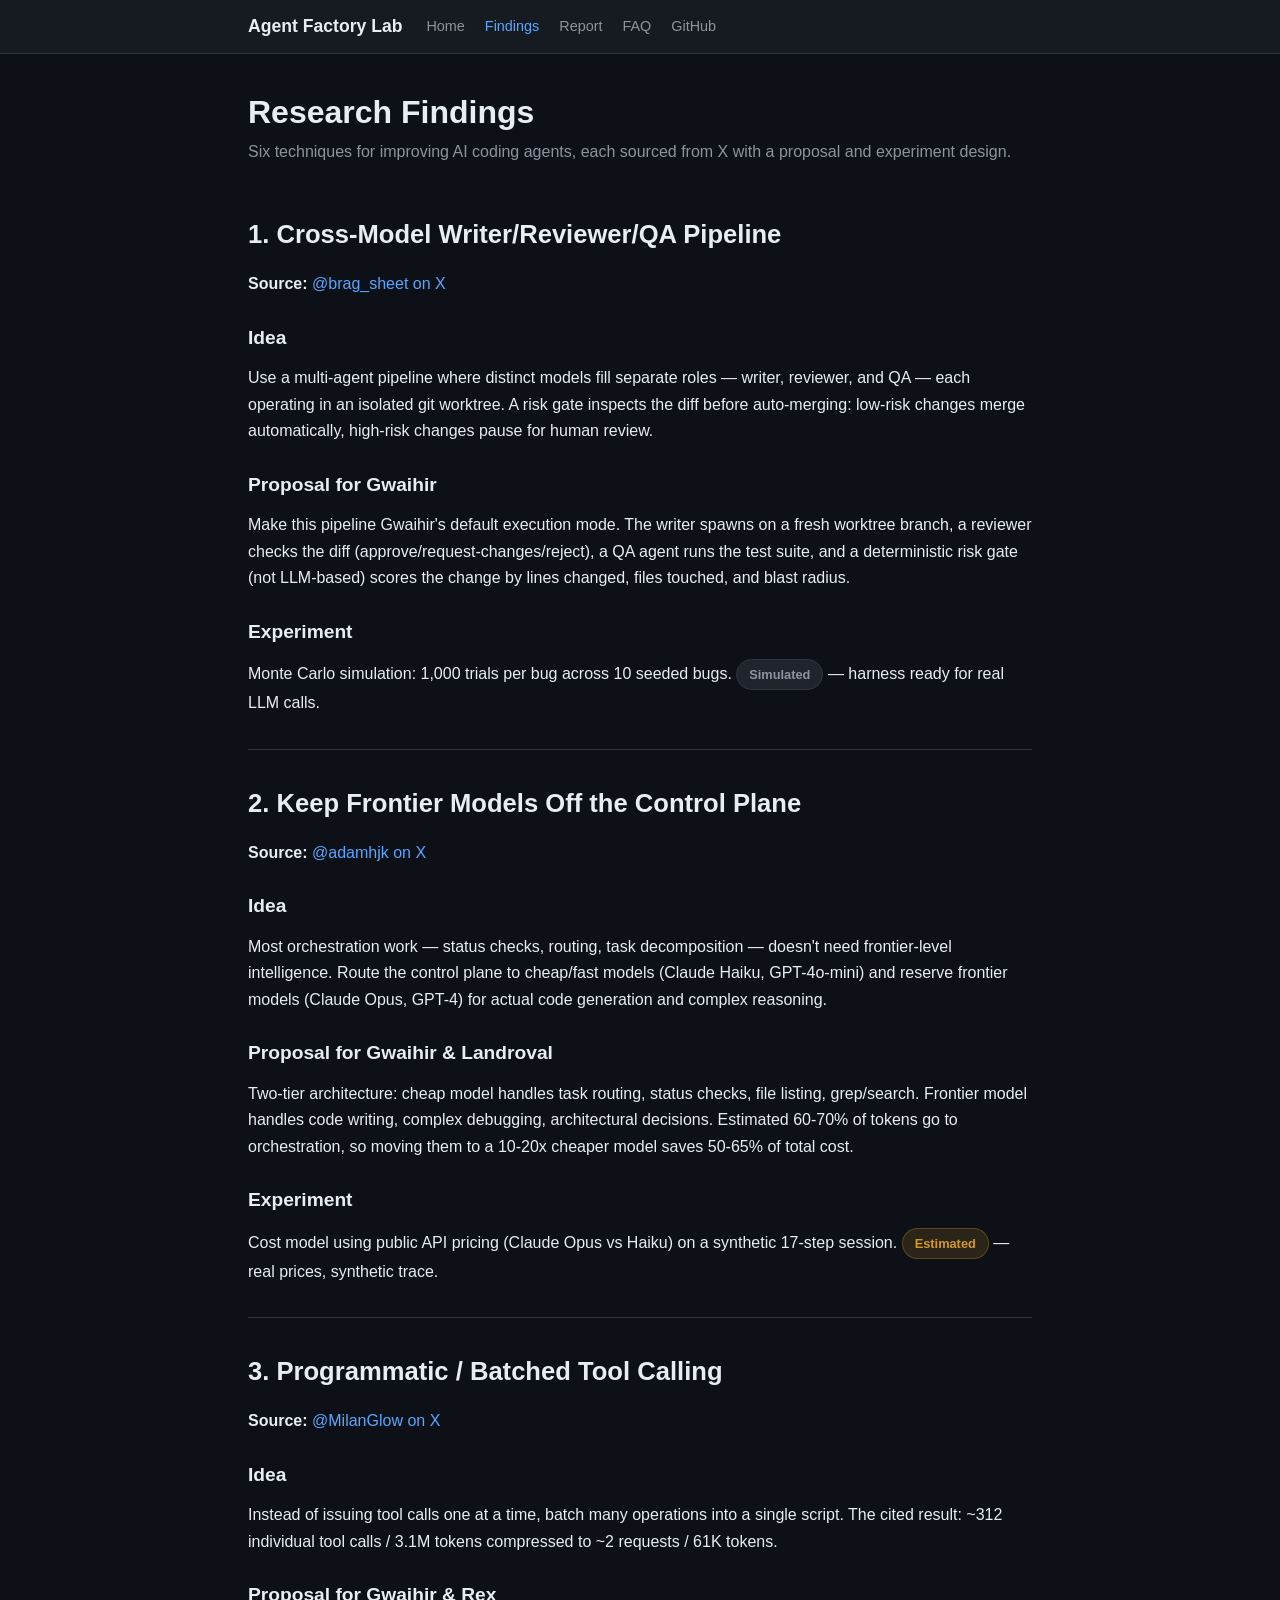
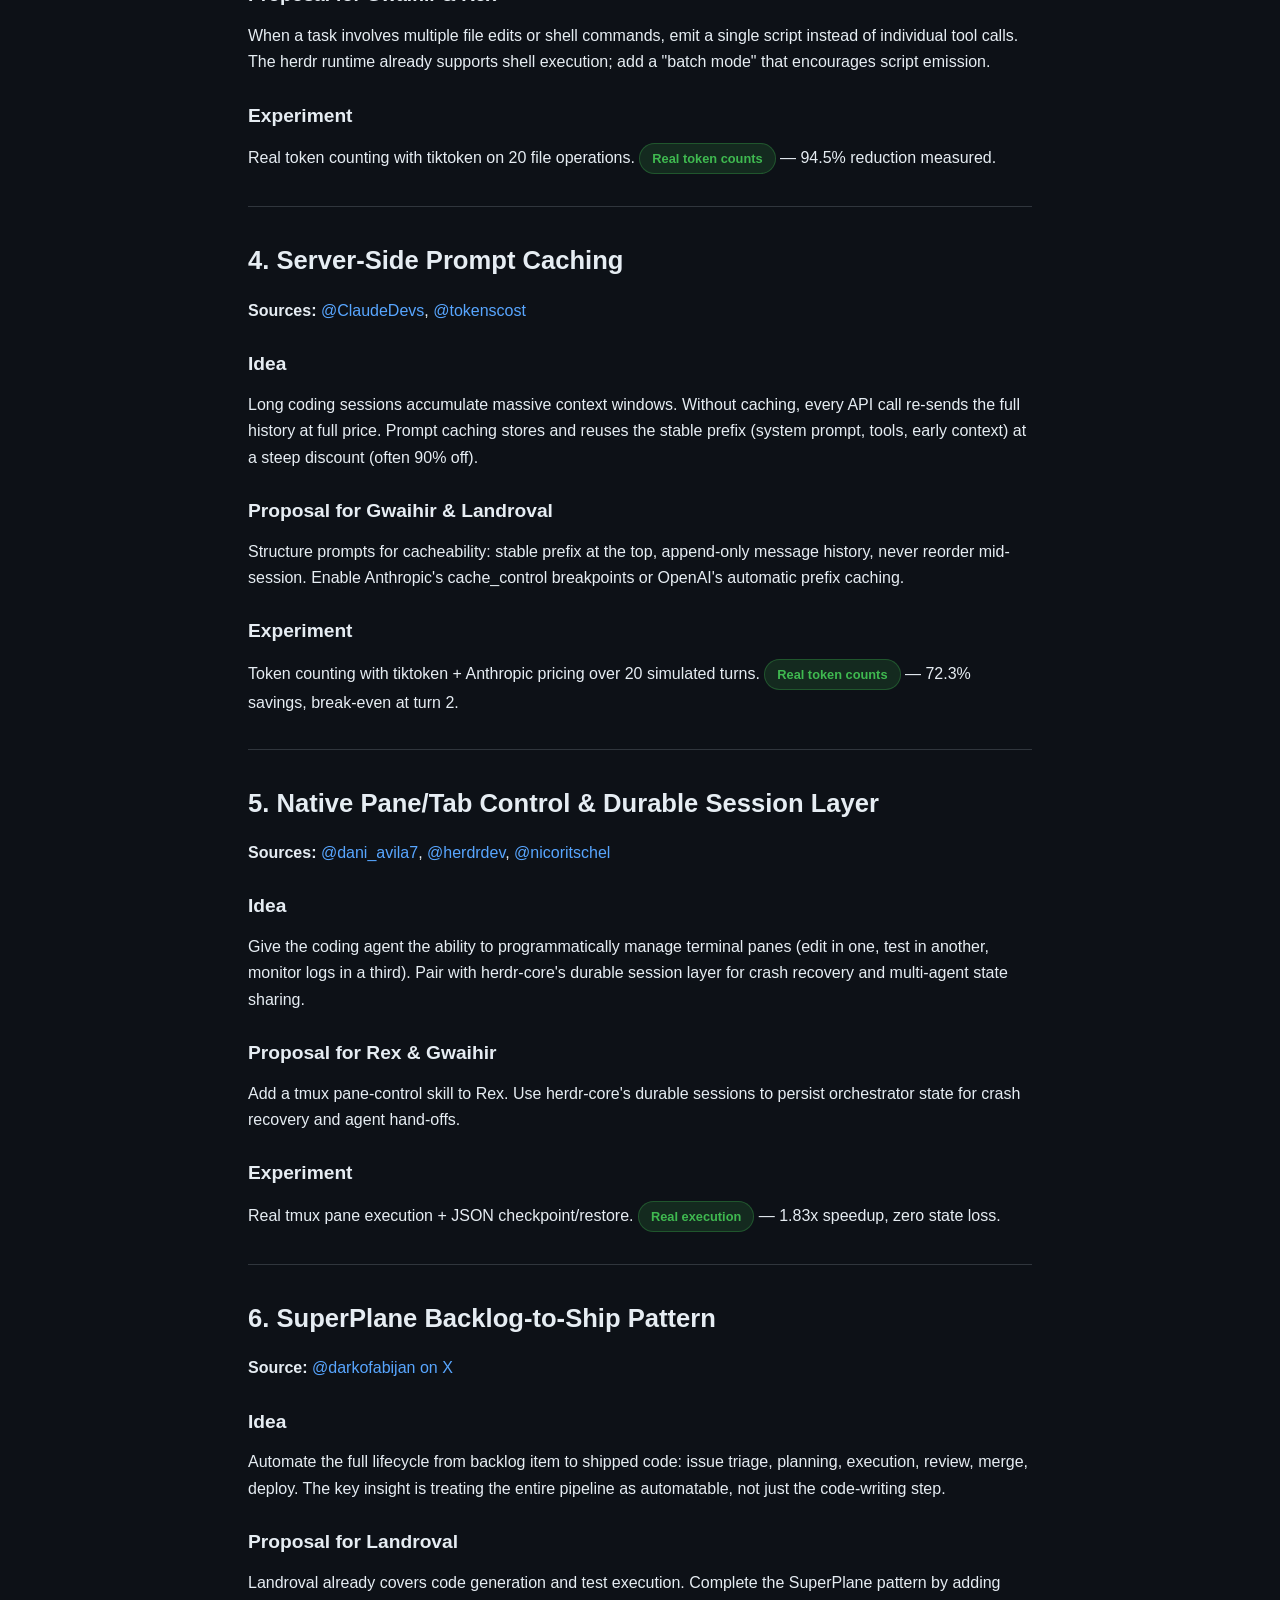
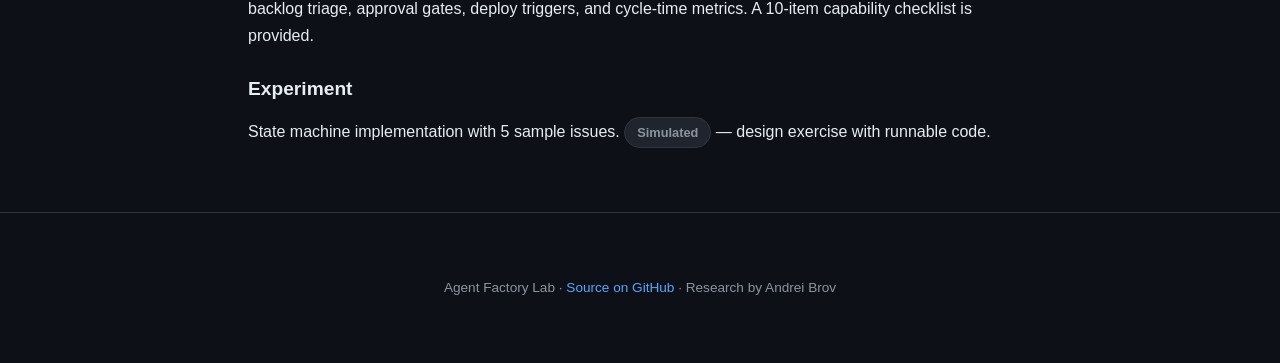
==== docs/findings.html @ 2951a6ad "Add GitHub Pages site with SEO, GEO, structured data, and llms.txt Static site in docs/ for GitHub P" ====
<!DOCTYPE html>
<html lang="en">
<head>
  <meta charset="utf-8">
  <meta name="viewport" content="width=device-width, initial-scale=1">
  <title>Research Findings — Agent Factory Lab</title>
  <meta name="description" content="Six research findings on AI coding agent improvements: writer/reviewer pipelines, cheap-model routing, batched tool calls, prompt caching, session persistence, and backlog-to-ship automation. Each sourced from X with experiment designs.">
  <link rel="canonical" href="https://andrebrov.github.io/agent-factory-lab/findings.html">

  <meta property="og:type" content="article">
  <meta property="og:title" content="Research Findings — Agent Factory Lab">
  <meta property="og:description" content="Six sourced findings on making AI coding agents faster and cheaper, each with a proposal and experiment design.">
  <meta property="og:url" content="https://andrebrov.github.io/agent-factory-lab/findings.html">
  <meta property="og:site_name" content="Agent Factory Lab">

  <meta name="twitter:card" content="summary">
  <meta name="twitter:title" content="Research Findings — Agent Factory Lab">
  <meta name="twitter:description" content="Six sourced findings on AI coding agent optimization with proposals for Gwaihir and Landroval.">

  <link rel="stylesheet" href="style.css">

  <script type="application/ld+json">
  {
    "@context": "https://schema.org",
    "@type": "TechArticle",
    "headline": "Research Findings on AI Coding Agent Optimization",
    "description": "Six research findings sourced from X covering writer/reviewer pipelines, cheap-model routing, batched tool calls, prompt caching, session persistence, and backlog-to-ship automation for AI coding agents.",
    "url": "https://andrebrov.github.io/agent-factory-lab/findings.html",
    "author": {"@type": "Person", "name": "Andrei Brov"},
    "datePublished": "2026-11-04",
    "isPartOf": {
      "@type": "WebSite",
      "name": "Agent Factory Lab",
      "url": "https://andrebrov.github.io/agent-factory-lab/"
    }
  }
  </script>
</head>
<body>

<nav>
  <div class="container">
    <a href="./" class="logo">Agent Factory Lab</a>
    <div class="links">
      <a href="./">Home</a>
      <a href="findings.html" class="active">Findings</a>
      <a href="report.html">Report</a>
      <a href="faq.html">FAQ</a>
      <a href="https://github.com/andrebrov/agent-factory-lab">GitHub</a>
    </div>
  </div>
</nav>

<main class="container">

  <h1>Research Findings</h1>
  <p class="text-muted mb-2">Six techniques for improving AI coding agents, each sourced from X with a proposal and experiment design.</p>

  <section id="finding-1">
    <h2>1. Cross-Model Writer/Reviewer/QA Pipeline</h2>
    <p><strong>Source:</strong> <a href="https://x.com/brag_sheet/status/2117474234431869338">@brag_sheet on X</a></p>
    <h3>Idea</h3>
    <p>Use a multi-agent pipeline where distinct models fill separate roles — writer, reviewer, and QA — each operating in an isolated git worktree. A risk gate inspects the diff before auto-merging: low-risk changes merge automatically, high-risk changes pause for human review.</p>
    <h3>Proposal for Gwaihir</h3>
    <p>Make this pipeline Gwaihir's default execution mode. The writer spawns on a fresh worktree branch, a reviewer checks the diff (approve/request-changes/reject), a QA agent runs the test suite, and a deterministic risk gate (not LLM-based) scores the change by lines changed, files touched, and blast radius.</p>
    <h3>Experiment</h3>
    <p>Monte Carlo simulation: 1,000 trials per bug across 10 seeded bugs. <span class="badge badge--simulated">Simulated</span> — harness ready for real LLM calls.</p>
  </section>

  <section id="finding-2">
    <h2>2. Keep Frontier Models Off the Control Plane</h2>
    <p><strong>Source:</strong> <a href="https://x.com/adamhjk/status/2116417623789613265">@adamhjk on X</a></p>
    <h3>Idea</h3>
    <p>Most orchestration work — status checks, routing, task decomposition — doesn't need frontier-level intelligence. Route the control plane to cheap/fast models (Claude Haiku, GPT-4o-mini) and reserve frontier models (Claude Opus, GPT-4) for actual code generation and complex reasoning.</p>
    <h3>Proposal for Gwaihir &amp; Landroval</h3>
    <p>Two-tier architecture: cheap model handles task routing, status checks, file listing, grep/search. Frontier model handles code writing, complex debugging, architectural decisions. Estimated 60-70% of tokens go to orchestration, so moving them to a 10-20x cheaper model saves 50-65% of total cost.</p>
    <h3>Experiment</h3>
    <p>Cost model using public API pricing (Claude Opus vs Haiku) on a synthetic 17-step session. <span class="badge badge--estimated">Estimated</span> — real prices, synthetic trace.</p>
  </section>

  <section id="finding-3">
    <h2>3. Programmatic / Batched Tool Calling</h2>
    <p><strong>Source:</strong> <a href="https://x.com/MilanGlow/status/2116089358709370962">@MilanGlow on X</a></p>
    <h3>Idea</h3>
    <p>Instead of issuing tool calls one at a time, batch many operations into a single script. The cited result: ~312 individual tool calls / 3.1M tokens compressed to ~2 requests / 61K tokens.</p>
    <h3>Proposal for Gwaihir &amp; Rex</h3>
    <p>When a task involves multiple file edits or shell commands, emit a single script instead of individual tool calls. The herdr runtime already supports shell execution; add a "batch mode" that encourages script emission.</p>
    <h3>Experiment</h3>
    <p>Real token counting with tiktoken on 20 file operations. <span class="badge badge--real">Real token counts</span> — 94.5% reduction measured.</p>
  </section>

  <section id="finding-4">
    <h2>4. Server-Side Prompt Caching</h2>
    <p><strong>Sources:</strong>
      <a href="https://x.com/ClaudeDevs/status/2117332449382510884">@ClaudeDevs</a>,
      <a href="https://x.com/tokenscost/status/2117638485075206393">@tokenscost</a>
    </p>
    <h3>Idea</h3>
    <p>Long coding sessions accumulate massive context windows. Without caching, every API call re-sends the full history at full price. Prompt caching stores and reuses the stable prefix (system prompt, tools, early context) at a steep discount (often 90% off).</p>
    <h3>Proposal for Gwaihir &amp; Landroval</h3>
    <p>Structure prompts for cacheability: stable prefix at the top, append-only message history, never reorder mid-session. Enable Anthropic's cache_control breakpoints or OpenAI's automatic prefix caching.</p>
    <h3>Experiment</h3>
    <p>Token counting with tiktoken + Anthropic pricing over 20 simulated turns. <span class="badge badge--real">Real token counts</span> — 72.3% savings, break-even at turn 2.</p>
  </section>

  <section id="finding-5">
    <h2>5. Native Pane/Tab Control &amp; Durable Session Layer</h2>
    <p><strong>Sources:</strong>
      <a href="https://x.com/dani_avila7/status/2116352019564777669">@dani_avila7</a>,
      <a href="https://x.com/herdrdev/status/2115841099575222765">@herdrdev</a>,
      <a href="https://x.com/nicoritschel/status/2116931517415141724">@nicoritschel</a>
    </p>
    <h3>Idea</h3>
    <p>Give the coding agent the ability to programmatically manage terminal panes (edit in one, test in another, monitor logs in a third). Pair with herdr-core's durable session layer for crash recovery and multi-agent state sharing.</p>
    <h3>Proposal for Rex &amp; Gwaihir</h3>
    <p>Add a tmux pane-control skill to Rex. Use herdr-core's durable sessions to persist orchestrator state for crash recovery and agent hand-offs.</p>
    <h3>Experiment</h3>
    <p>Real tmux pane execution + JSON checkpoint/restore. <span class="badge badge--real">Real execution</span> — 1.83x speedup, zero state loss.</p>
  </section>

  <section id="finding-6">
    <h2>6. SuperPlane Backlog-to-Ship Pattern</h2>
    <p><strong>Source:</strong> <a href="https://x.com/darkofabijan/status/2115037955480048100">@darkofabijan on X</a></p>
    <h3>Idea</h3>
    <p>Automate the full lifecycle from backlog item to shipped code: issue triage, planning, execution, review, merge, deploy. The key insight is treating the entire pipeline as automatable, not just the code-writing step.</p>
    <h3>Proposal for Landroval</h3>
    <p>Landroval already covers code generation and test execution. Complete the SuperPlane pattern by adding backlog triage, approval gates, deploy triggers, and cycle-time metrics. A 10-item capability checklist is provided.</p>
    <h3>Experiment</h3>
    <p>State machine implementation with 5 sample issues. <span class="badge badge--simulated">Simulated</span> — design exercise with runnable code.</p>
  </section>

</main>

<footer>
  <div class="container">
    <p>Agent Factory Lab &middot; <a href="https://github.com/andrebrov/agent-factory-lab">Source on GitHub</a> &middot; Research by Andrei Brov</p>
  </div>
</footer>

</body>
</html>
---- docs/style.css ----
:root {
  --bg: #0d1117;
  --surface: #161b22;
  --border: #30363d;
  --text: #e6edf3;
  --text-muted: #8b949e;
  --accent: #58a6ff;
  --accent-hover: #79c0ff;
  --green: #3fb950;
  --yellow: #d29922;
  --red: #f85149;
  --font-sans: -apple-system, BlinkMacSystemFont, 'Segoe UI', Helvetica, Arial, sans-serif;
  --font-mono: ui-monospace, SFMono-Regular, 'SF Mono', Menlo, Consolas, monospace;
  --max-w: 52rem;
}

*, *::before, *::after { box-sizing: border-box; margin: 0; padding: 0; }

html { font-size: 16px; scroll-behavior: smooth; }

body {
  font-family: var(--font-sans);
  background: var(--bg);
  color: var(--text);
  line-height: 1.65;
  -webkit-font-smoothing: antialiased;
}

a { color: var(--accent); text-decoration: none; }
a:hover { color: var(--accent-hover); text-decoration: underline; }

/* Layout */
.container { max-width: var(--max-w); margin: 0 auto; padding: 2rem 1.5rem; }

/* Nav */
nav {
  background: var(--surface);
  border-bottom: 1px solid var(--border);
  position: sticky;
  top: 0;
  z-index: 100;
}
nav .container {
  display: flex;
  align-items: center;
  gap: 1.5rem;
  padding-top: 0.75rem;
  padding-bottom: 0.75rem;
}
nav .logo {
  font-weight: 700;
  font-size: 1.1rem;
  color: var(--text);
  white-space: nowrap;
}
nav .links { display: flex; gap: 1.25rem; flex-wrap: wrap; }
nav .links a { color: var(--text-muted); font-size: 0.9rem; }
nav .links a:hover, nav .links a.active { color: var(--accent); }

/* Hero */
.hero {
  padding: 4rem 0 3rem;
  text-align: center;
}
.hero h1 { font-size: 2.5rem; line-height: 1.2; margin-bottom: 1rem; }
.hero .subtitle {
  font-size: 1.15rem;
  color: var(--text-muted);
  max-width: 36rem;
  margin: 0 auto 2rem;
}

/* Badges */
.badges { display: flex; gap: 0.5rem; justify-content: center; flex-wrap: wrap; margin-bottom: 2rem; }
.badge {
  display: inline-block;
  padding: 0.25rem 0.75rem;
  border-radius: 999px;
  font-size: 0.8rem;
  font-weight: 600;
  border: 1px solid var(--border);
}
.badge--real { background: rgba(63,185,80,0.15); color: var(--green); border-color: rgba(63,185,80,0.3); }
.badge--estimated { background: rgba(210,153,34,0.15); color: var(--yellow); border-color: rgba(210,153,34,0.3); }
.badge--simulated { background: rgba(139,148,158,0.15); color: var(--text-muted); border-color: var(--border); }

/* Cards */
.card-grid { display: grid; grid-template-columns: repeat(auto-fill, minmax(20rem, 1fr)); gap: 1.25rem; margin: 2rem 0; }
.card {
  background: var(--surface);
  border: 1px solid var(--border);
  border-radius: 0.75rem;
  padding: 1.5rem;
  transition: border-color 0.15s;
}
.card:hover { border-color: var(--accent); }
.card h3 { font-size: 1.1rem; margin-bottom: 0.5rem; }
.card .metric { font-size: 1.75rem; font-weight: 700; color: var(--green); margin: 0.75rem 0; }
.card .metric--accent { color: var(--accent); }
.card p { color: var(--text-muted); font-size: 0.9rem; }

/* Sections */
section { padding: 2rem 0; }
section + section { border-top: 1px solid var(--border); }
h2 { font-size: 1.6rem; margin-bottom: 1rem; }
h3 { font-size: 1.2rem; margin: 1.5rem 0 0.75rem; }

/* Tables */
table { width: 100%; border-collapse: collapse; margin: 1rem 0; font-size: 0.9rem; }
th, td { padding: 0.6rem 0.75rem; text-align: left; border-bottom: 1px solid var(--border); }
th { color: var(--text-muted); font-weight: 600; font-size: 0.8rem; text-transform: uppercase; letter-spacing: 0.03em; }
td code { font-family: var(--font-mono); font-size: 0.85em; background: rgba(110,118,129,0.15); padding: 0.15em 0.35em; border-radius: 0.25rem; }

/* FAQ */
.faq-item { margin: 1.5rem 0; }
.faq-item h3 { color: var(--accent); font-size: 1.05rem; margin-bottom: 0.4rem; }
.faq-item p { color: var(--text-muted); }

/* Code */
pre {
  background: var(--surface);
  border: 1px solid var(--border);
  border-radius: 0.5rem;
  padding: 1rem 1.25rem;
  overflow-x: auto;
  font-family: var(--font-mono);
  font-size: 0.85rem;
  margin: 1rem 0;
}
code { font-family: var(--font-mono); font-size: 0.9em; }

/* Footer */
footer {
  border-top: 1px solid var(--border);
  padding: 2rem 0;
  text-align: center;
  color: var(--text-muted);
  font-size: 0.85rem;
}

/* Utilities */
.text-muted { color: var(--text-muted); }
.text-green { color: var(--green); }
.text-yellow { color: var(--yellow); }
.mt-1 { margin-top: 0.5rem; }
.mt-2 { margin-top: 1rem; }
.mb-2 { margin-bottom: 1rem; }

@media (max-width: 640px) {
  .hero h1 { font-size: 1.75rem; }
  .card-grid { grid-template-columns: 1fr; }
  nav .container { flex-wrap: wrap; }
}
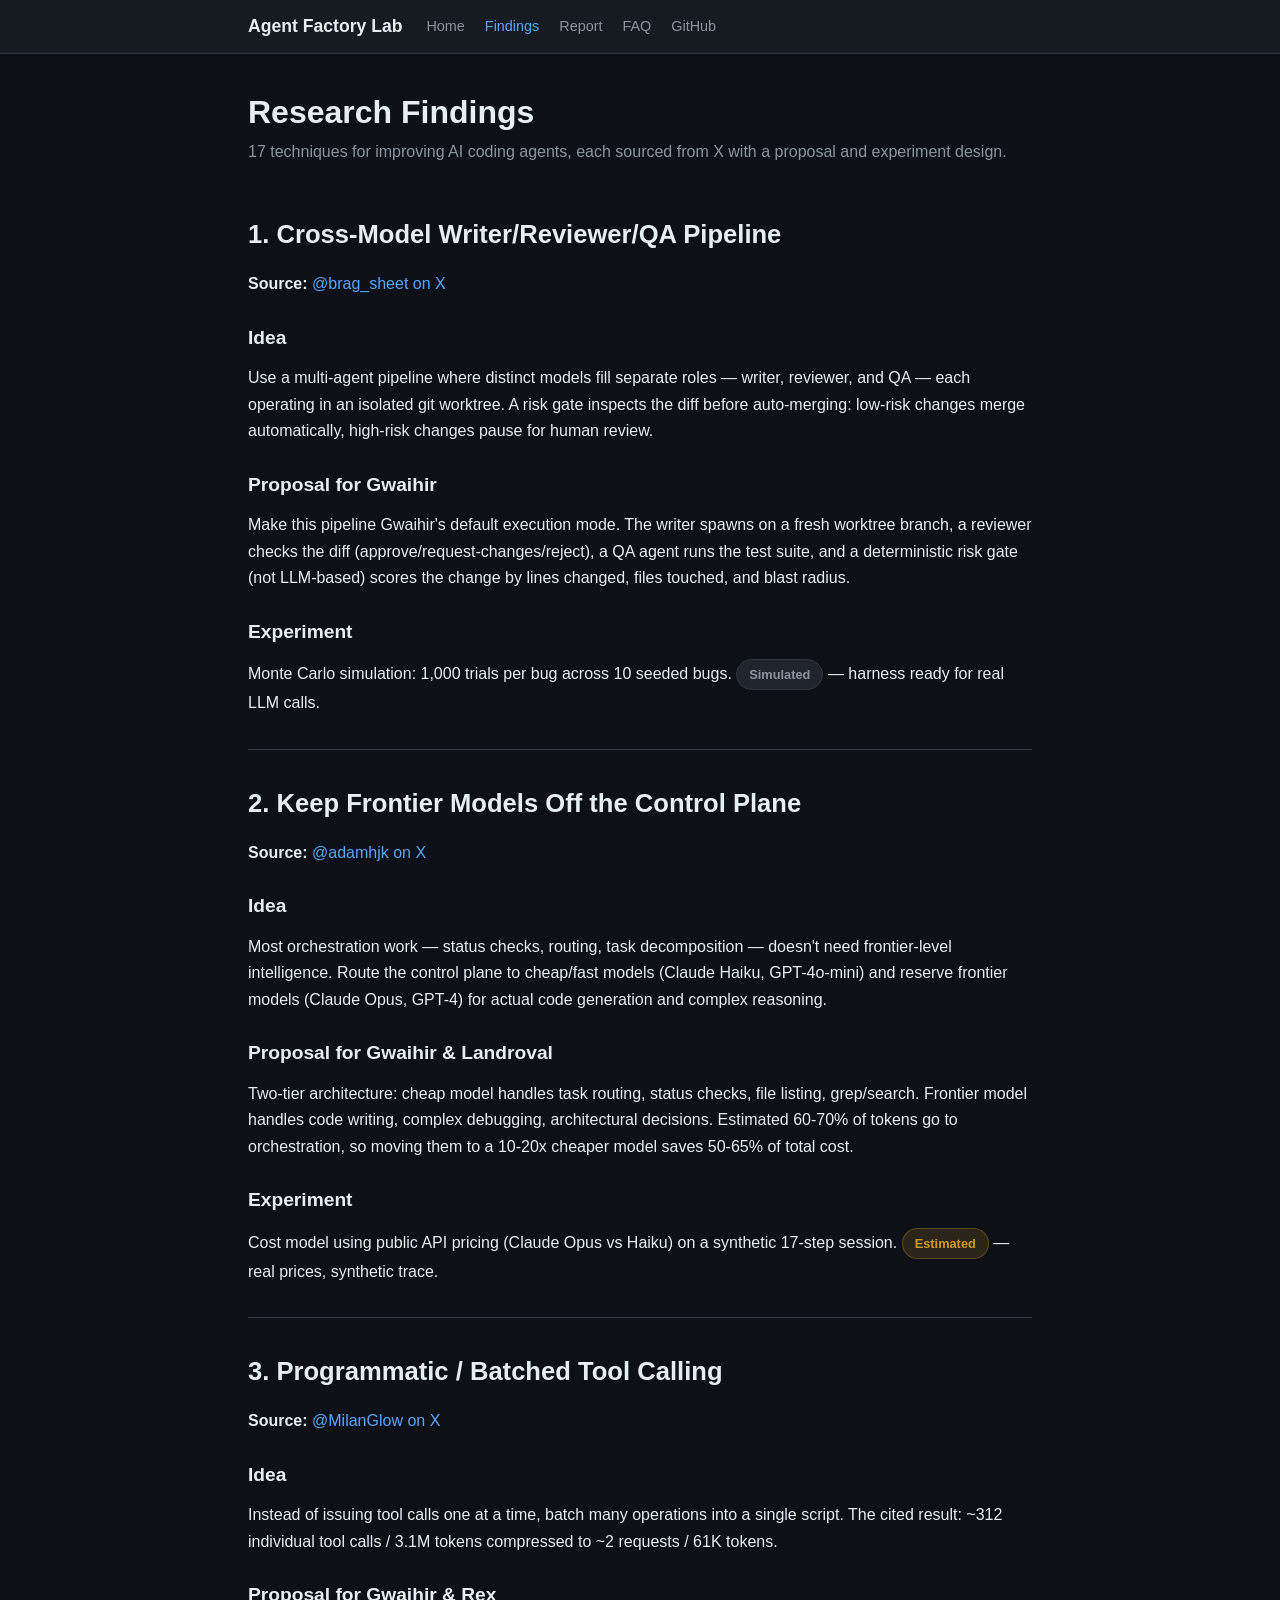
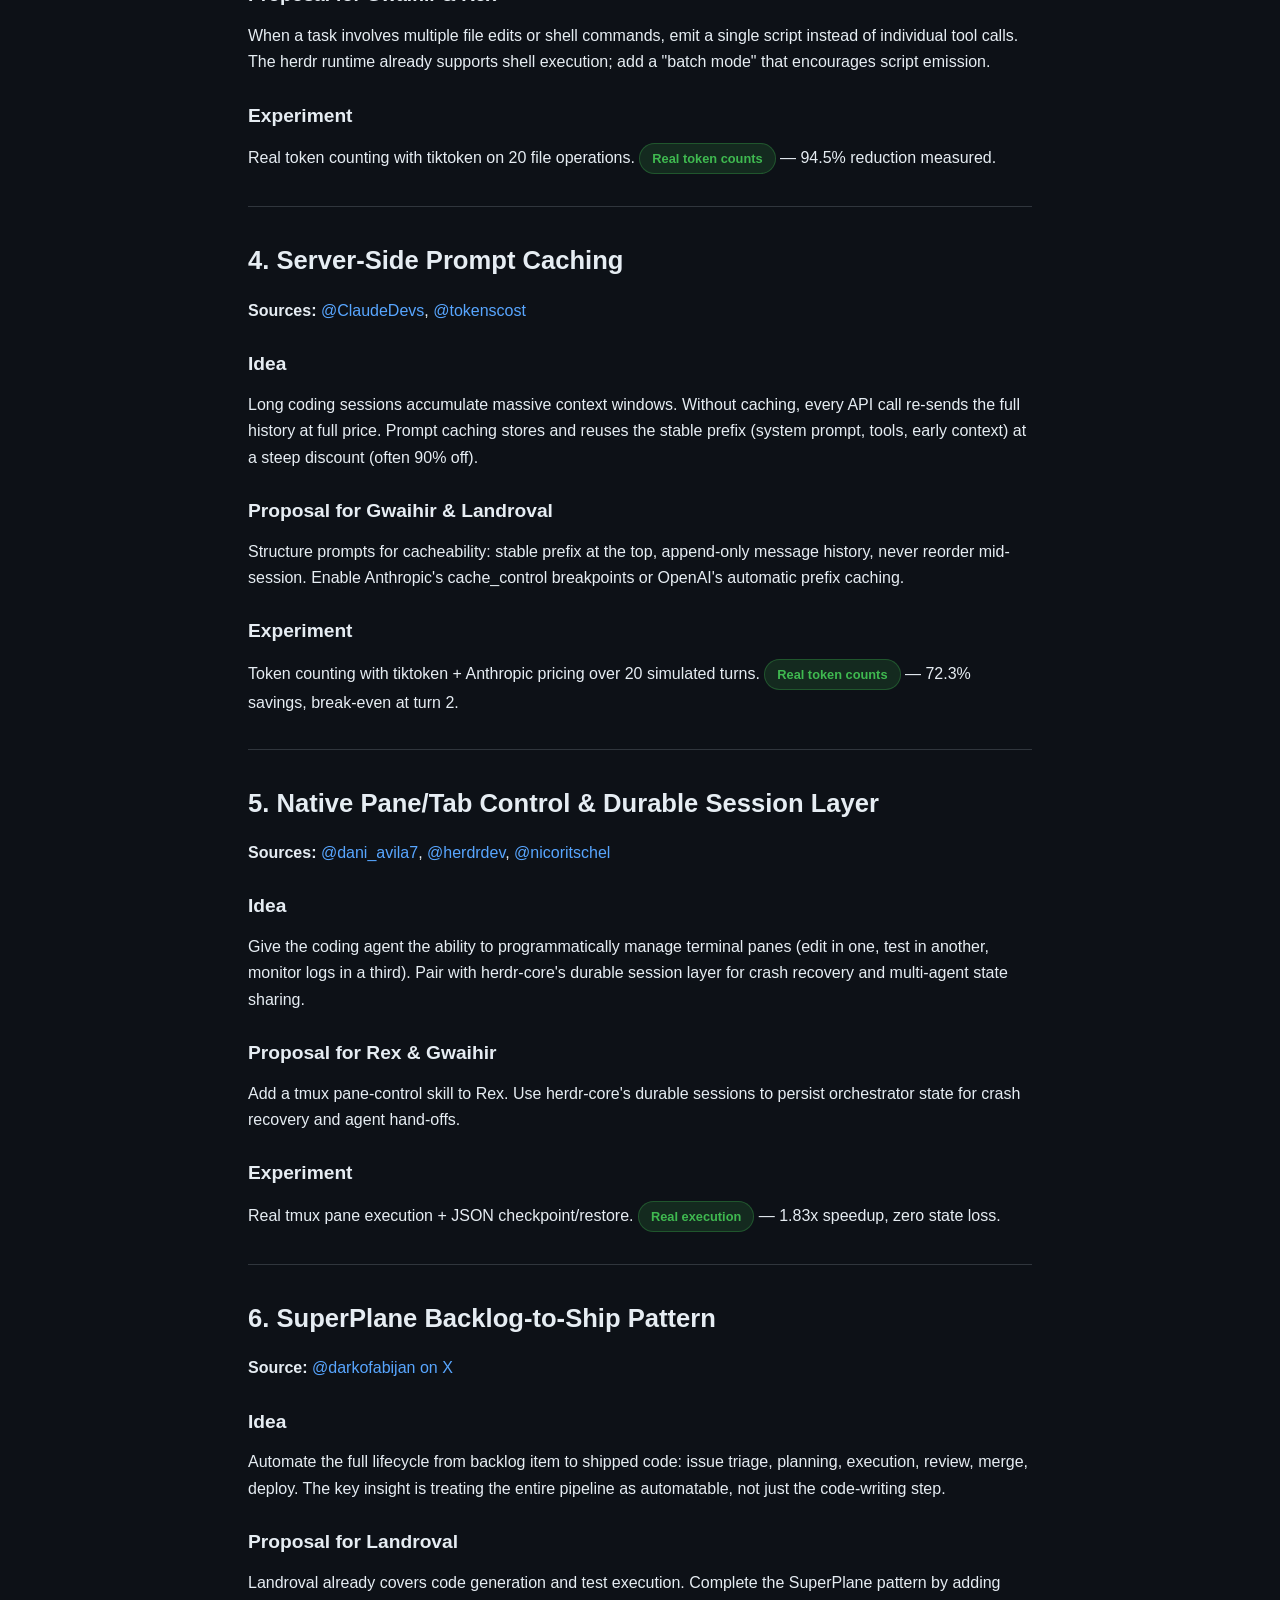
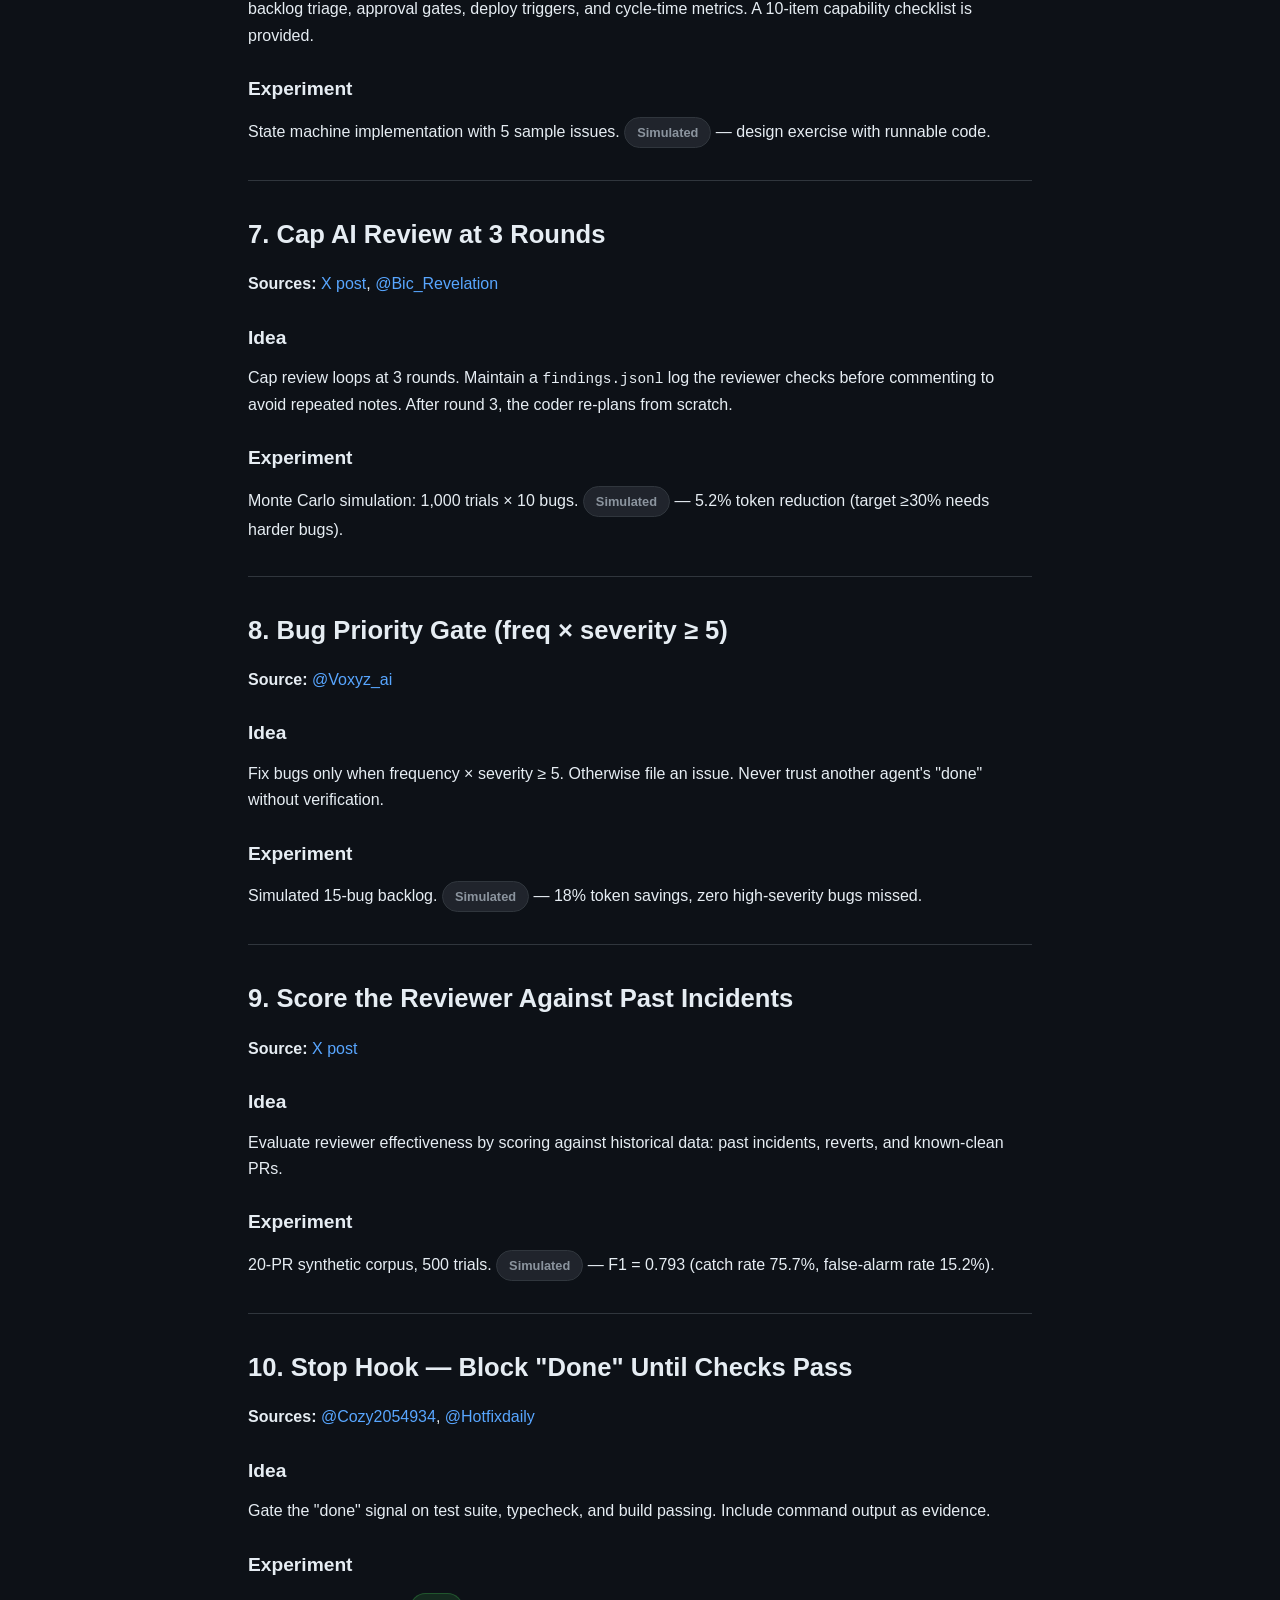
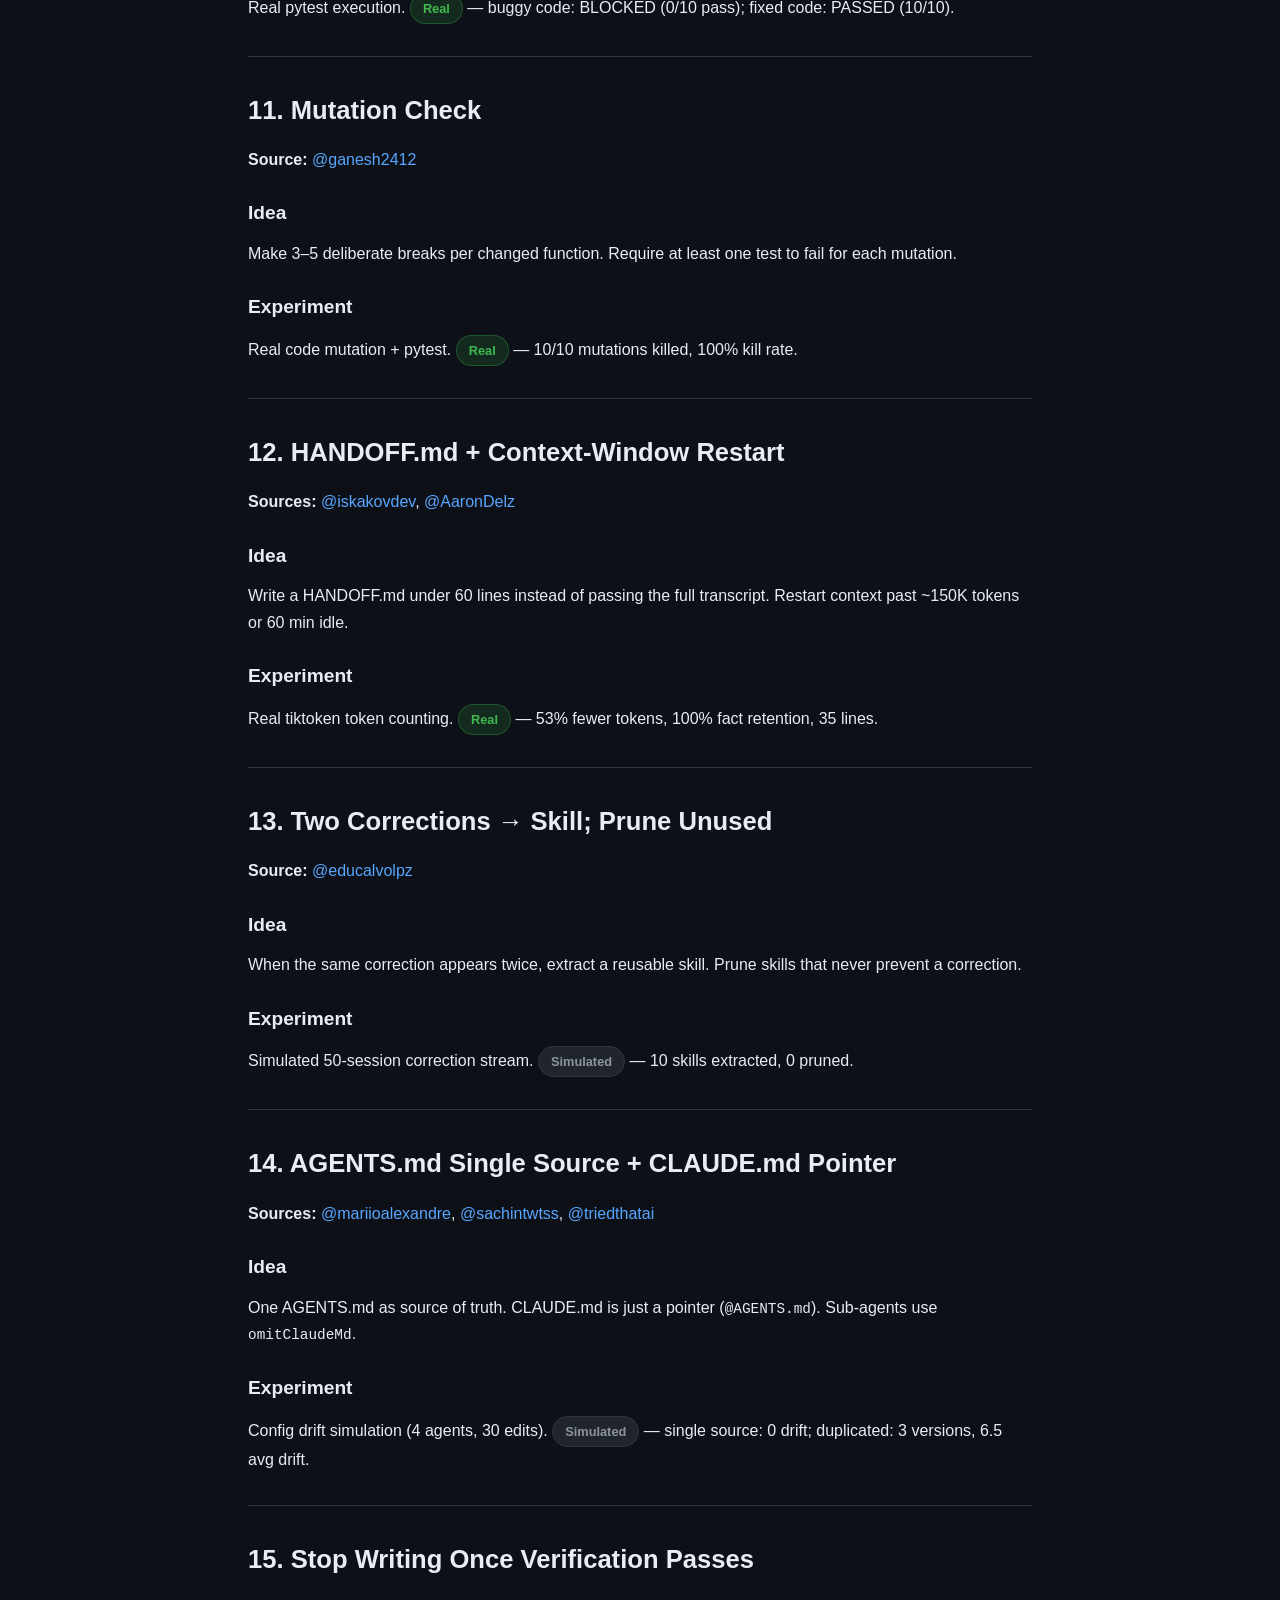
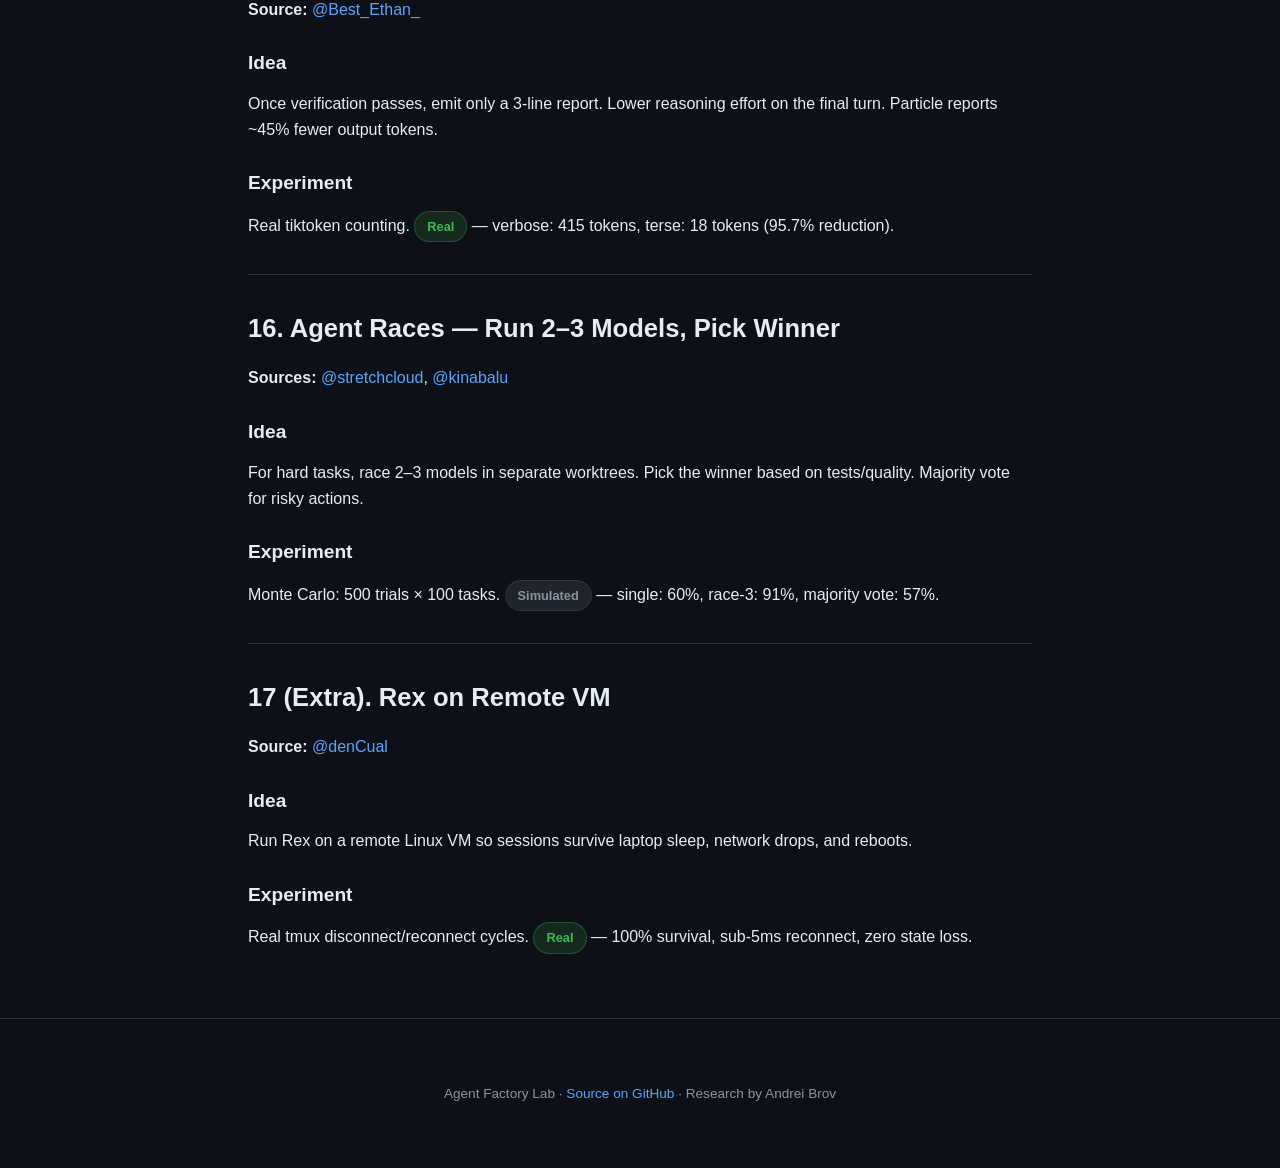
==== commit a1550ec5: "Add batch 2: findings 7-17, experiments, and updated report/website 11 new findings from X (batch 2)" ====
--- a/docs/findings.html
+++ b/docs/findings.html
@@ -4,7 +4,7 @@
   <meta charset="utf-8">
   <meta name="viewport" content="width=device-width, initial-scale=1">
   <title>Research Findings — Agent Factory Lab</title>
-  <meta name="description" content="Six research findings on AI coding agent improvements: writer/reviewer pipelines, cheap-model routing, batched tool calls, prompt caching, session persistence, and backlog-to-ship automation. Each sourced from X with experiment designs.">
+  <meta name="description" content="17 research findings on AI coding agent improvements: batched tool calls, prompt caching, mutation testing, stop hooks, terse completions, agent races, writer/reviewer pipelines, HANDOFF.md context transfer, and more. Each sourced from X with experiment designs.">
   <link rel="canonical" href="https://andrebrov.github.io/agent-factory-lab/findings.html">
 
   <meta property="og:type" content="article">
@@ -54,7 +54,7 @@
 <main class="container">
 
   <h1>Research Findings</h1>
-  <p class="text-muted mb-2">Six techniques for improving AI coding agents, each sourced from X with a proposal and experiment design.</p>
+  <p class="text-muted mb-2">17 techniques for improving AI coding agents, each sourced from X with a proposal and experiment design.</p>
 
   <section id="finding-1">
     <h2>1. Cross-Model Writer/Reviewer/QA Pipeline</h2>
@@ -129,6 +129,105 @@
     <p>State machine implementation with 5 sample issues. <span class="badge badge--simulated">Simulated</span> — design exercise with runnable code.</p>
   </section>
 
+  <section id="finding-7">
+    <h2>7. Cap AI Review at 3 Rounds</h2>
+    <p><strong>Sources:</strong> <a href="https://x.com/i/status/2114604912520921136">X post</a>, <a href="https://x.com/Bic_Revelation/status/2115286181592346745">@Bic_Revelation</a></p>
+    <h3>Idea</h3>
+    <p>Cap review loops at 3 rounds. Maintain a <code>findings.jsonl</code> log the reviewer checks before commenting to avoid repeated notes. After round 3, the coder re-plans from scratch.</p>
+    <h3>Experiment</h3>
+    <p>Monte Carlo simulation: 1,000 trials &times; 10 bugs. <span class="badge badge--simulated">Simulated</span> — 5.2% token reduction (target &ge;30% needs harder bugs).</p>
+  </section>
+
+  <section id="finding-8">
+    <h2>8. Bug Priority Gate (freq &times; severity &ge; 5)</h2>
+    <p><strong>Source:</strong> <a href="https://x.com/Voxyz_ai/status/2116575932957762004">@Voxyz_ai</a></p>
+    <h3>Idea</h3>
+    <p>Fix bugs only when frequency &times; severity &ge; 5. Otherwise file an issue. Never trust another agent's "done" without verification.</p>
+    <h3>Experiment</h3>
+    <p>Simulated 15-bug backlog. <span class="badge badge--simulated">Simulated</span> — 18% token savings, zero high-severity bugs missed.</p>
+  </section>
+
+  <section id="finding-9">
+    <h2>9. Score the Reviewer Against Past Incidents</h2>
+    <p><strong>Source:</strong> <a href="https://x.com/i/status/2114604912520921136">X post</a></p>
+    <h3>Idea</h3>
+    <p>Evaluate reviewer effectiveness by scoring against historical data: past incidents, reverts, and known-clean PRs.</p>
+    <h3>Experiment</h3>
+    <p>20-PR synthetic corpus, 500 trials. <span class="badge badge--simulated">Simulated</span> — F1 = 0.793 (catch rate 75.7%, false-alarm rate 15.2%).</p>
+  </section>
+
+  <section id="finding-10">
+    <h2>10. Stop Hook — Block "Done" Until Checks Pass</h2>
+    <p><strong>Sources:</strong> <a href="https://x.com/Cozy2054934/status/2113838957901537487">@Cozy2054934</a>, <a href="https://x.com/Hotfixdaily/status/2112969533203869787">@Hotfixdaily</a></p>
+    <h3>Idea</h3>
+    <p>Gate the "done" signal on test suite, typecheck, and build passing. Include command output as evidence.</p>
+    <h3>Experiment</h3>
+    <p>Real pytest execution. <span class="badge badge--real">Real</span> — buggy code: BLOCKED (0/10 pass); fixed code: PASSED (10/10).</p>
+  </section>
+
+  <section id="finding-11">
+    <h2>11. Mutation Check</h2>
+    <p><strong>Source:</strong> <a href="https://x.com/ganesh2412/status/2115458572519968930">@ganesh2412</a></p>
+    <h3>Idea</h3>
+    <p>Make 3&ndash;5 deliberate breaks per changed function. Require at least one test to fail for each mutation.</p>
+    <h3>Experiment</h3>
+    <p>Real code mutation + pytest. <span class="badge badge--real">Real</span> — 10/10 mutations killed, 100% kill rate.</p>
+  </section>
+
+  <section id="finding-12">
+    <h2>12. HANDOFF.md + Context-Window Restart</h2>
+    <p><strong>Sources:</strong> <a href="https://x.com/iskakovdev/status/2115803578145394794">@iskakovdev</a>, <a href="https://x.com/AaronDelz/status/2115120640072323162">@AaronDelz</a></p>
+    <h3>Idea</h3>
+    <p>Write a HANDOFF.md under 60 lines instead of passing the full transcript. Restart context past ~150K tokens or 60 min idle.</p>
+    <h3>Experiment</h3>
+    <p>Real tiktoken token counting. <span class="badge badge--real">Real</span> — 53% fewer tokens, 100% fact retention, 35 lines.</p>
+  </section>
+
+  <section id="finding-13">
+    <h2>13. Two Corrections &rarr; Skill; Prune Unused</h2>
+    <p><strong>Source:</strong> <a href="https://x.com/educalvolpz/status/2115004827910496389">@educalvolpz</a></p>
+    <h3>Idea</h3>
+    <p>When the same correction appears twice, extract a reusable skill. Prune skills that never prevent a correction.</p>
+    <h3>Experiment</h3>
+    <p>Simulated 50-session correction stream. <span class="badge badge--simulated">Simulated</span> — 10 skills extracted, 0 pruned.</p>
+  </section>
+
+  <section id="finding-14">
+    <h2>14. AGENTS.md Single Source + CLAUDE.md Pointer</h2>
+    <p><strong>Sources:</strong> <a href="https://x.com/mariioalexandre/status/2116333676048892182">@mariioalexandre</a>, <a href="https://x.com/sachintwtss/status/2114947225780355191">@sachintwtss</a>, <a href="https://x.com/triedthatai/status/2117255711537426839">@triedthatai</a></p>
+    <h3>Idea</h3>
+    <p>One AGENTS.md as source of truth. CLAUDE.md is just a pointer (<code>@AGENTS.md</code>). Sub-agents use <code>omitClaudeMd</code>.</p>
+    <h3>Experiment</h3>
+    <p>Config drift simulation (4 agents, 30 edits). <span class="badge badge--simulated">Simulated</span> — single source: 0 drift; duplicated: 3 versions, 6.5 avg drift.</p>
+  </section>
+
+  <section id="finding-15">
+    <h2>15. Stop Writing Once Verification Passes</h2>
+    <p><strong>Source:</strong> <a href="https://x.com/Best_Ethan_/status/2116070176395301057">@Best_Ethan_</a></p>
+    <h3>Idea</h3>
+    <p>Once verification passes, emit only a 3-line report. Lower reasoning effort on the final turn. Particle reports ~45% fewer output tokens.</p>
+    <h3>Experiment</h3>
+    <p>Real tiktoken counting. <span class="badge badge--real">Real</span> — verbose: 415 tokens, terse: 18 tokens (95.7% reduction).</p>
+  </section>
+
+  <section id="finding-16">
+    <h2>16. Agent Races — Run 2&ndash;3 Models, Pick Winner</h2>
+    <p><strong>Sources:</strong> <a href="https://x.com/stretchcloud/status/2115937472550965267">@stretchcloud</a>, <a href="https://x.com/kinabalu/status/2117732717131391359">@kinabalu</a></p>
+    <h3>Idea</h3>
+    <p>For hard tasks, race 2&ndash;3 models in separate worktrees. Pick the winner based on tests/quality. Majority vote for risky actions.</p>
+    <h3>Experiment</h3>
+    <p>Monte Carlo: 500 trials &times; 100 tasks. <span class="badge badge--simulated">Simulated</span> — single: 60%, race-3: 91%, majority vote: 57%.</p>
+  </section>
+
+  <section id="finding-17">
+    <h2>17 (Extra). Rex on Remote VM</h2>
+    <p><strong>Source:</strong> <a href="https://x.com/denCual/status/2115801768571621812">@denCual</a></p>
+    <h3>Idea</h3>
+    <p>Run Rex on a remote Linux VM so sessions survive laptop sleep, network drops, and reboots.</p>
+    <h3>Experiment</h3>
+    <p>Real tmux disconnect/reconnect cycles. <span class="badge badge--real">Real</span> — 100% survival, sub-5ms reconnect, zero state loss.</p>
+  </section>
+
 </main>
 
 <footer>
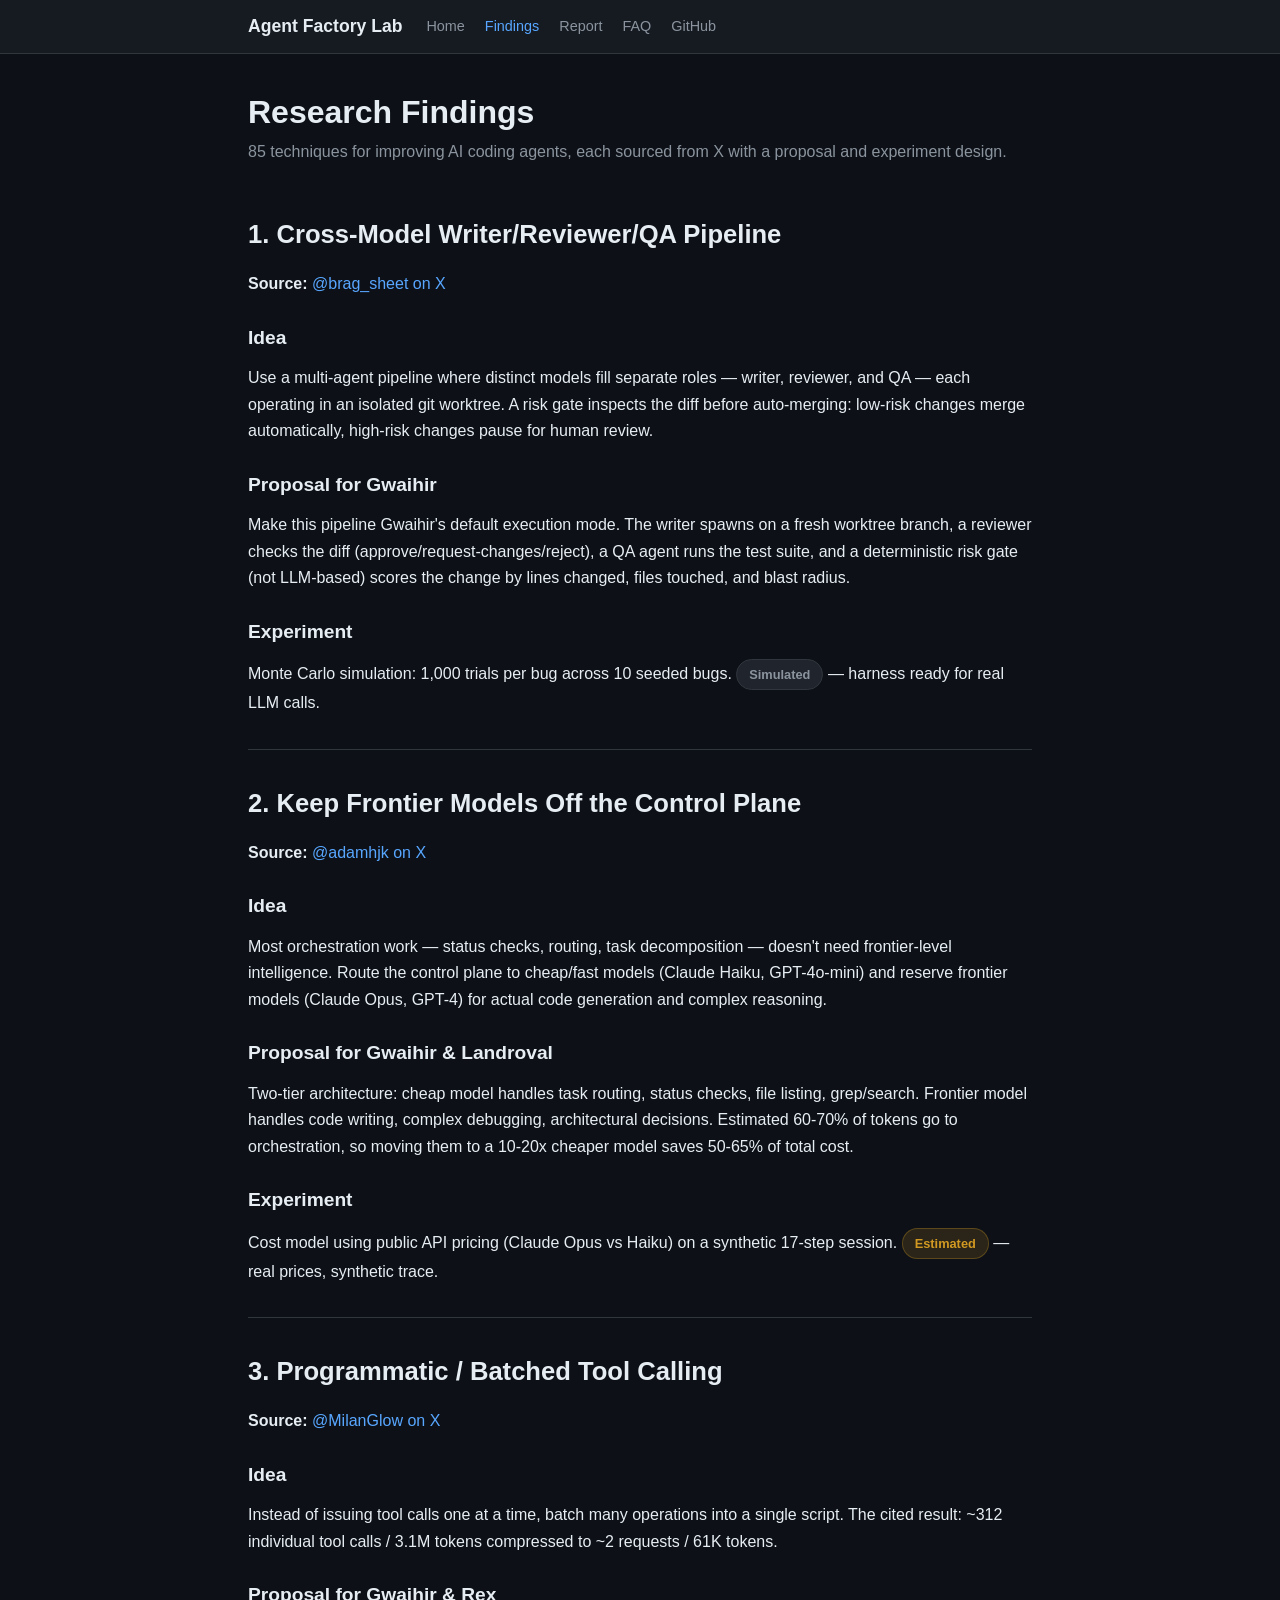
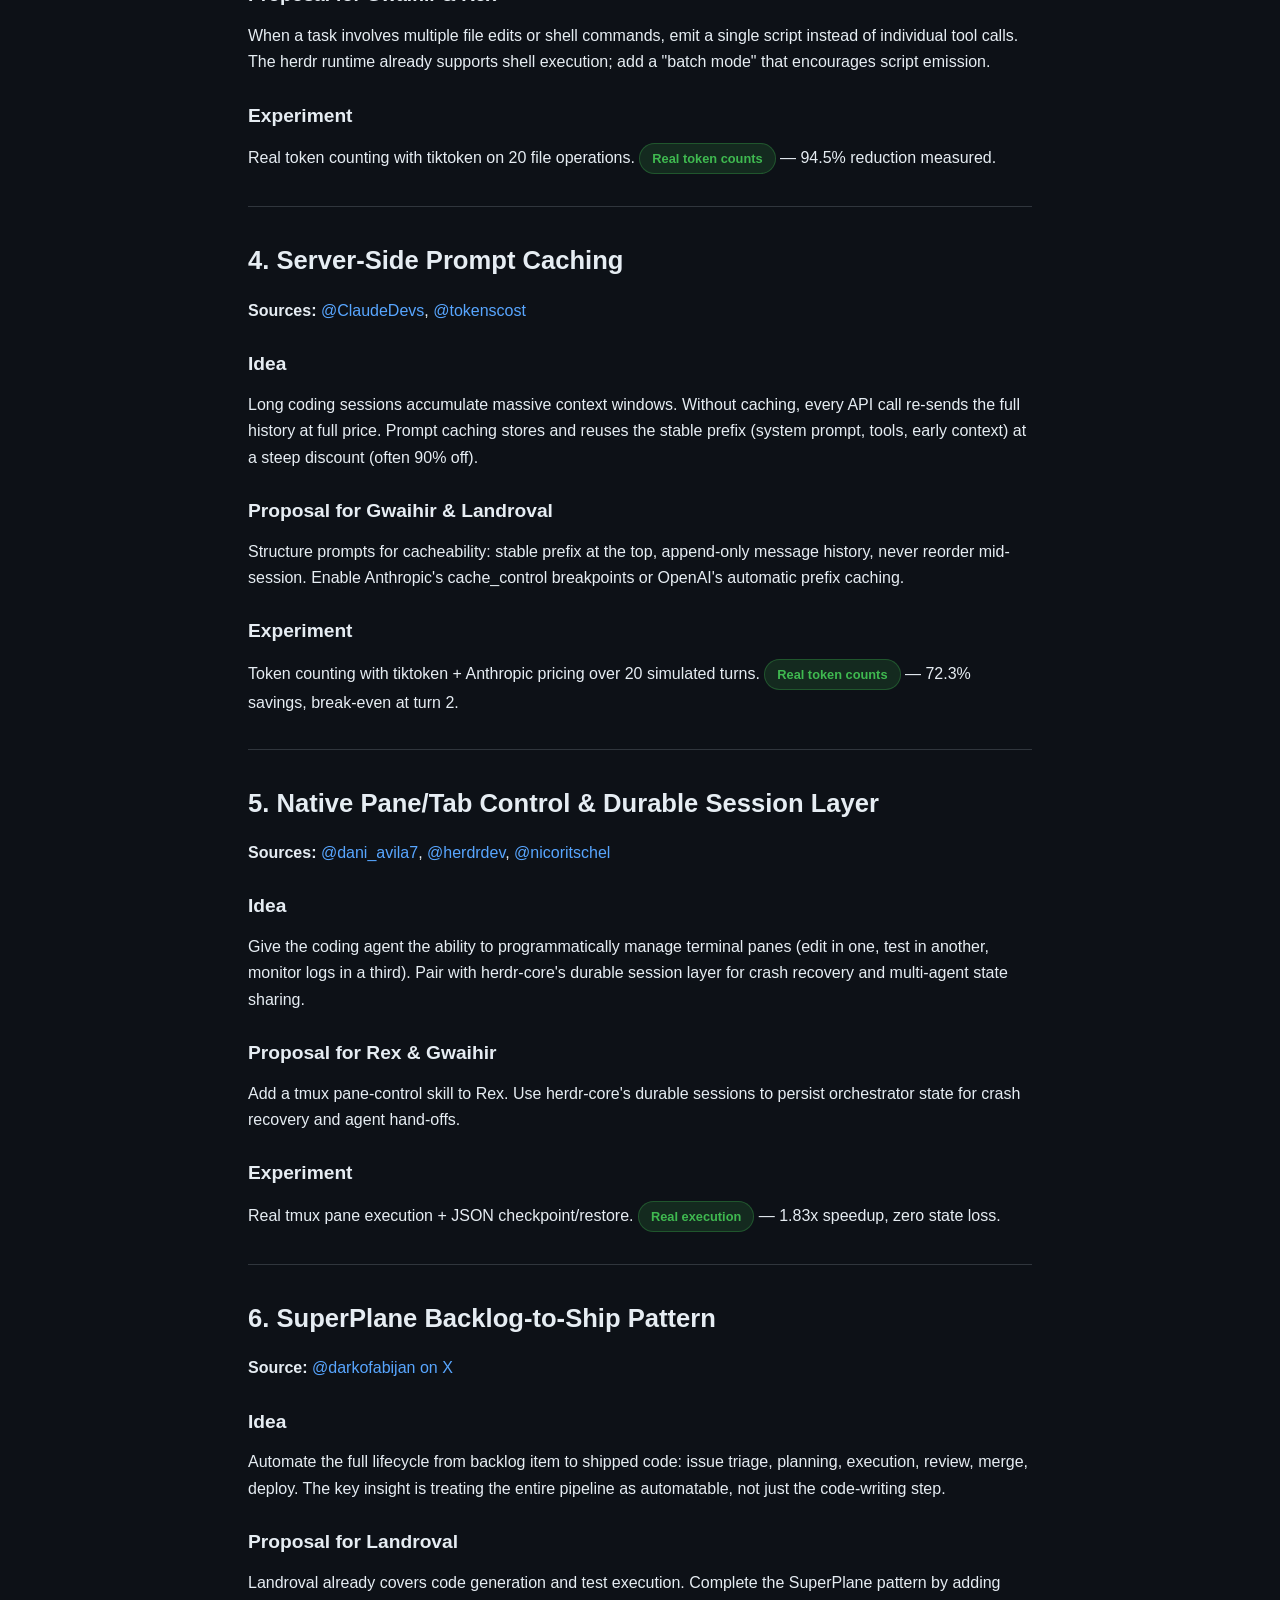
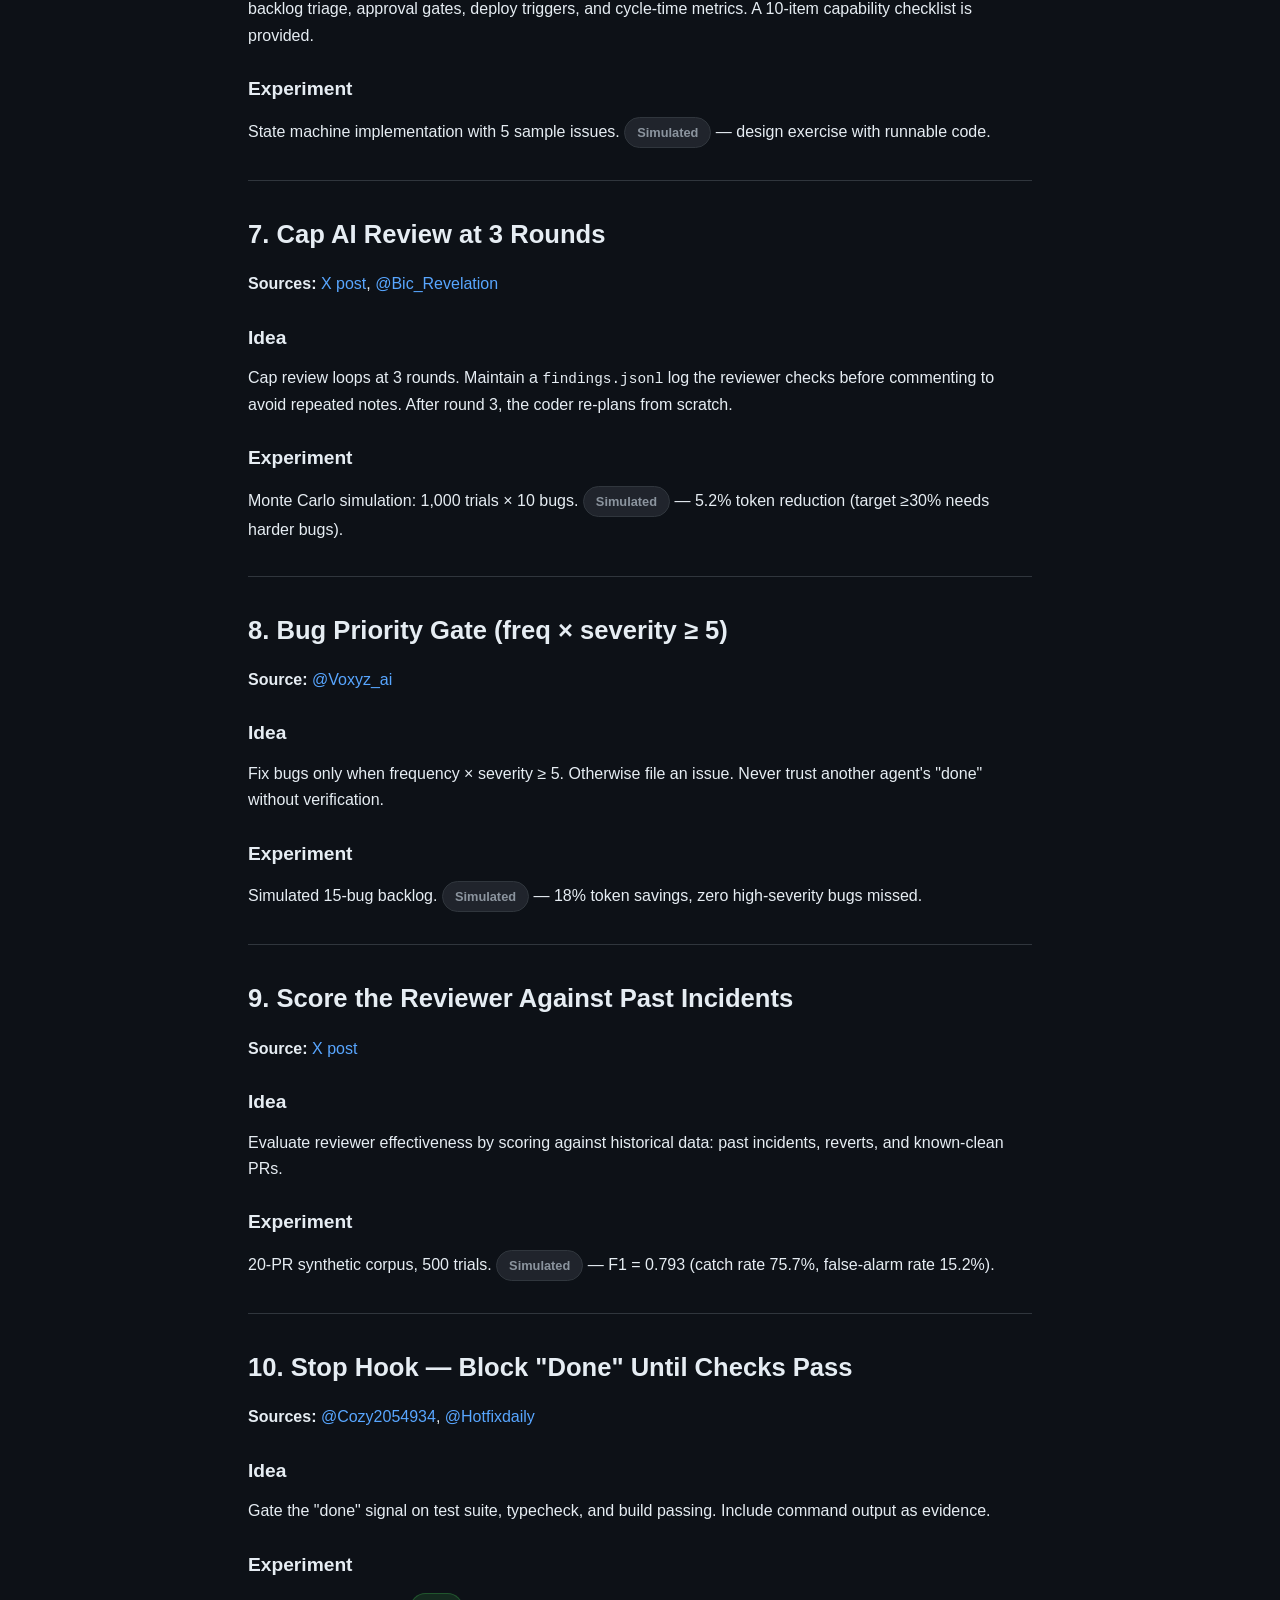
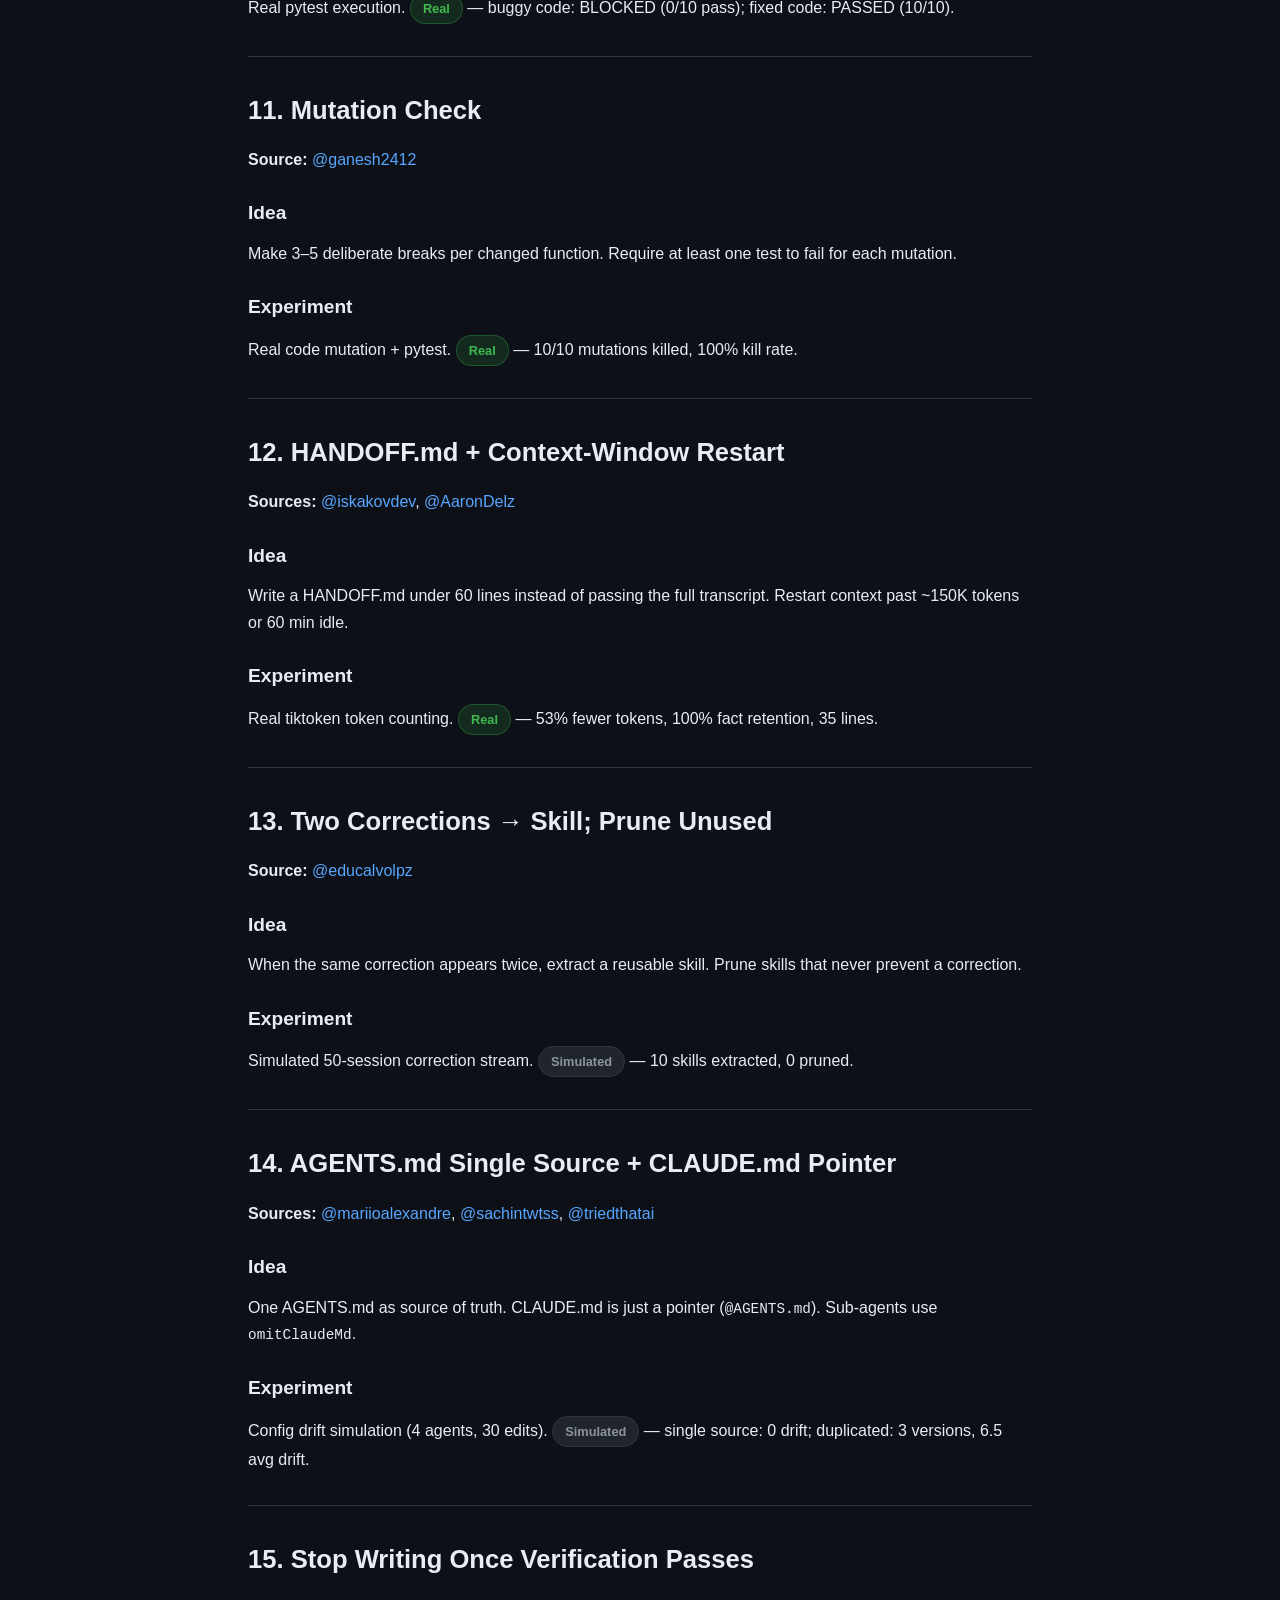
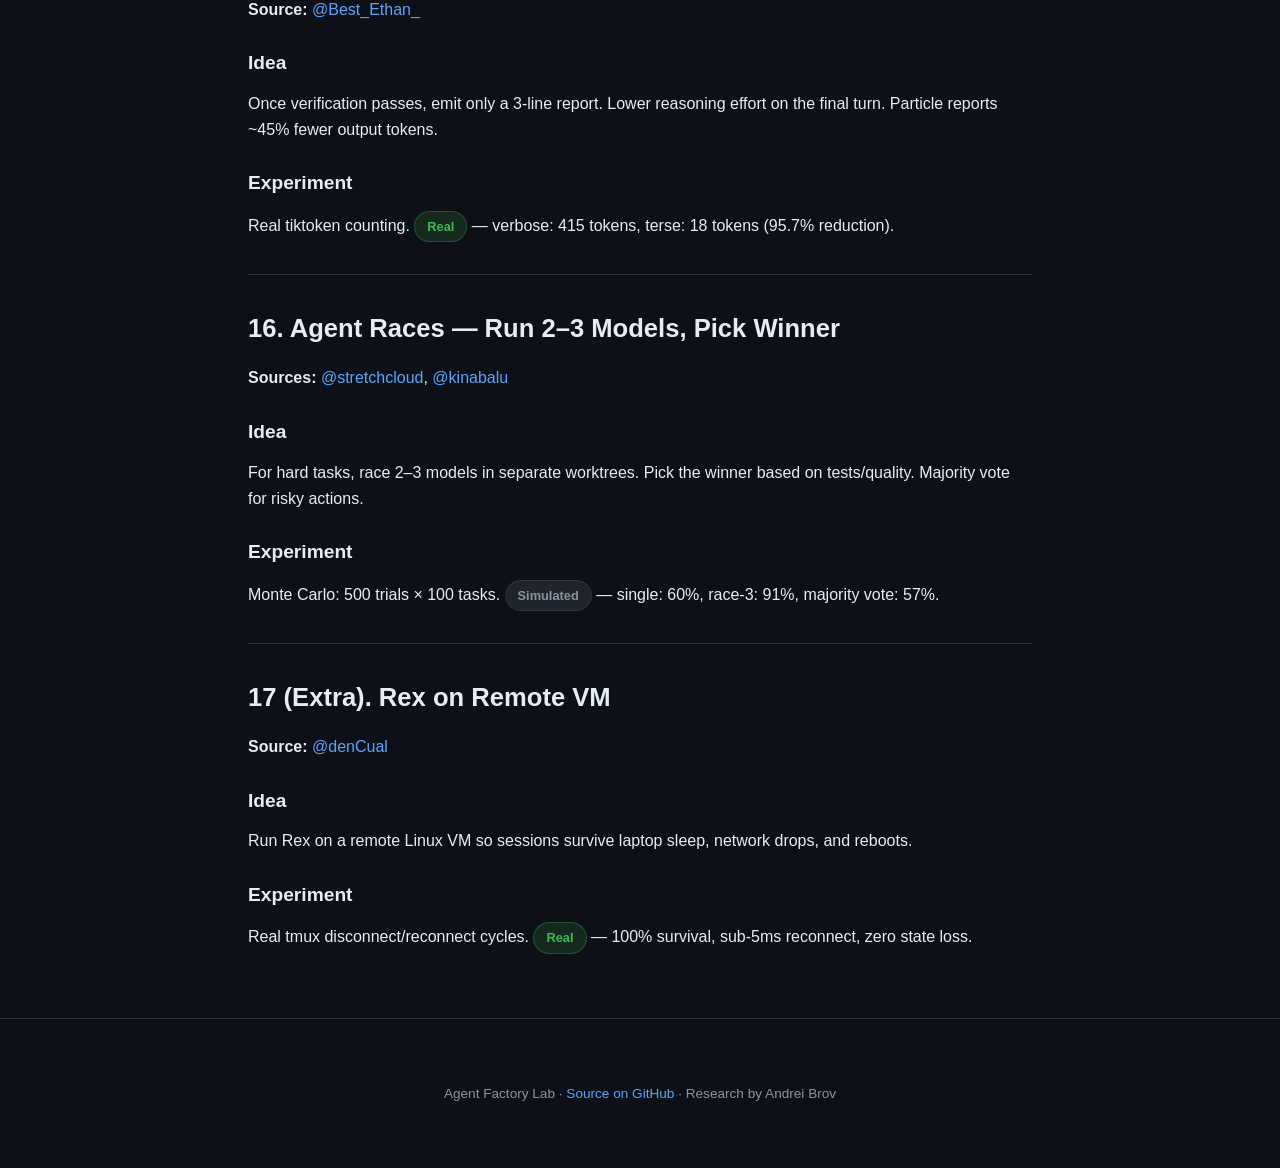
==== commit ca4c22cc: "Fix stale docs: regenerate report.html from REPORT.md, add build script The docs/ HTML files were la" ====
--- a/docs/findings.html
+++ b/docs/findings.html
@@ -4,7 +4,7 @@
   <meta charset="utf-8">
   <meta name="viewport" content="width=device-width, initial-scale=1">
   <title>Research Findings — Agent Factory Lab</title>
-  <meta name="description" content="17 research findings on AI coding agent improvements: batched tool calls, prompt caching, mutation testing, stop hooks, terse completions, agent races, writer/reviewer pipelines, HANDOFF.md context transfer, and more. Each sourced from X with experiment designs.">
+  <meta name="description" content="85 research findings on AI coding agent improvements: batched tool calls, prompt caching, mutation testing, stop hooks, terse completions, agent races, writer/reviewer pipelines, HANDOFF.md context transfer, and more. Each sourced from X with experiment designs.">
   <link rel="canonical" href="https://andrebrov.github.io/agent-factory-lab/findings.html">
 
   <meta property="og:type" content="article">
@@ -54,7 +54,7 @@
 <main class="container">
 
   <h1>Research Findings</h1>
-  <p class="text-muted mb-2">17 techniques for improving AI coding agents, each sourced from X with a proposal and experiment design.</p>
+  <p class="text-muted mb-2">85 techniques for improving AI coding agents, each sourced from X with a proposal and experiment design.</p>
 
   <section id="finding-1">
     <h2>1. Cross-Model Writer/Reviewer/QA Pipeline</h2>
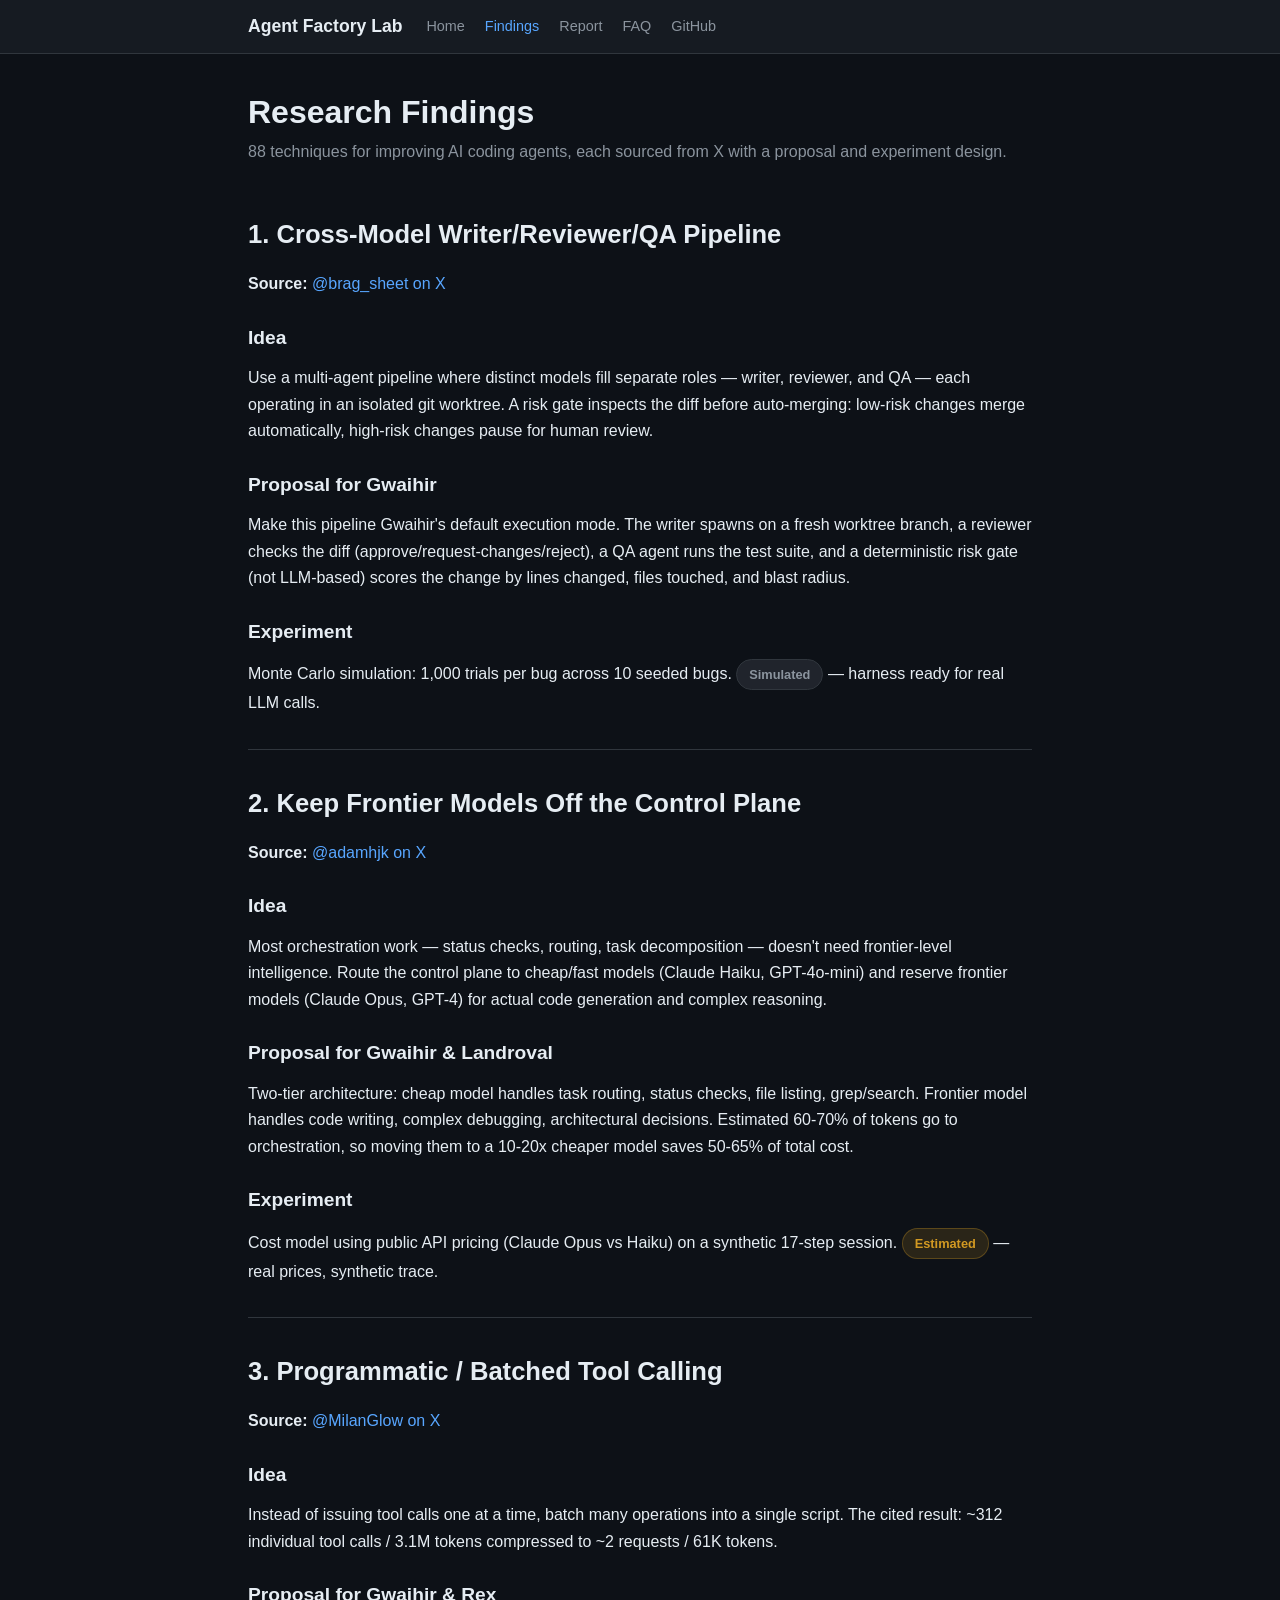
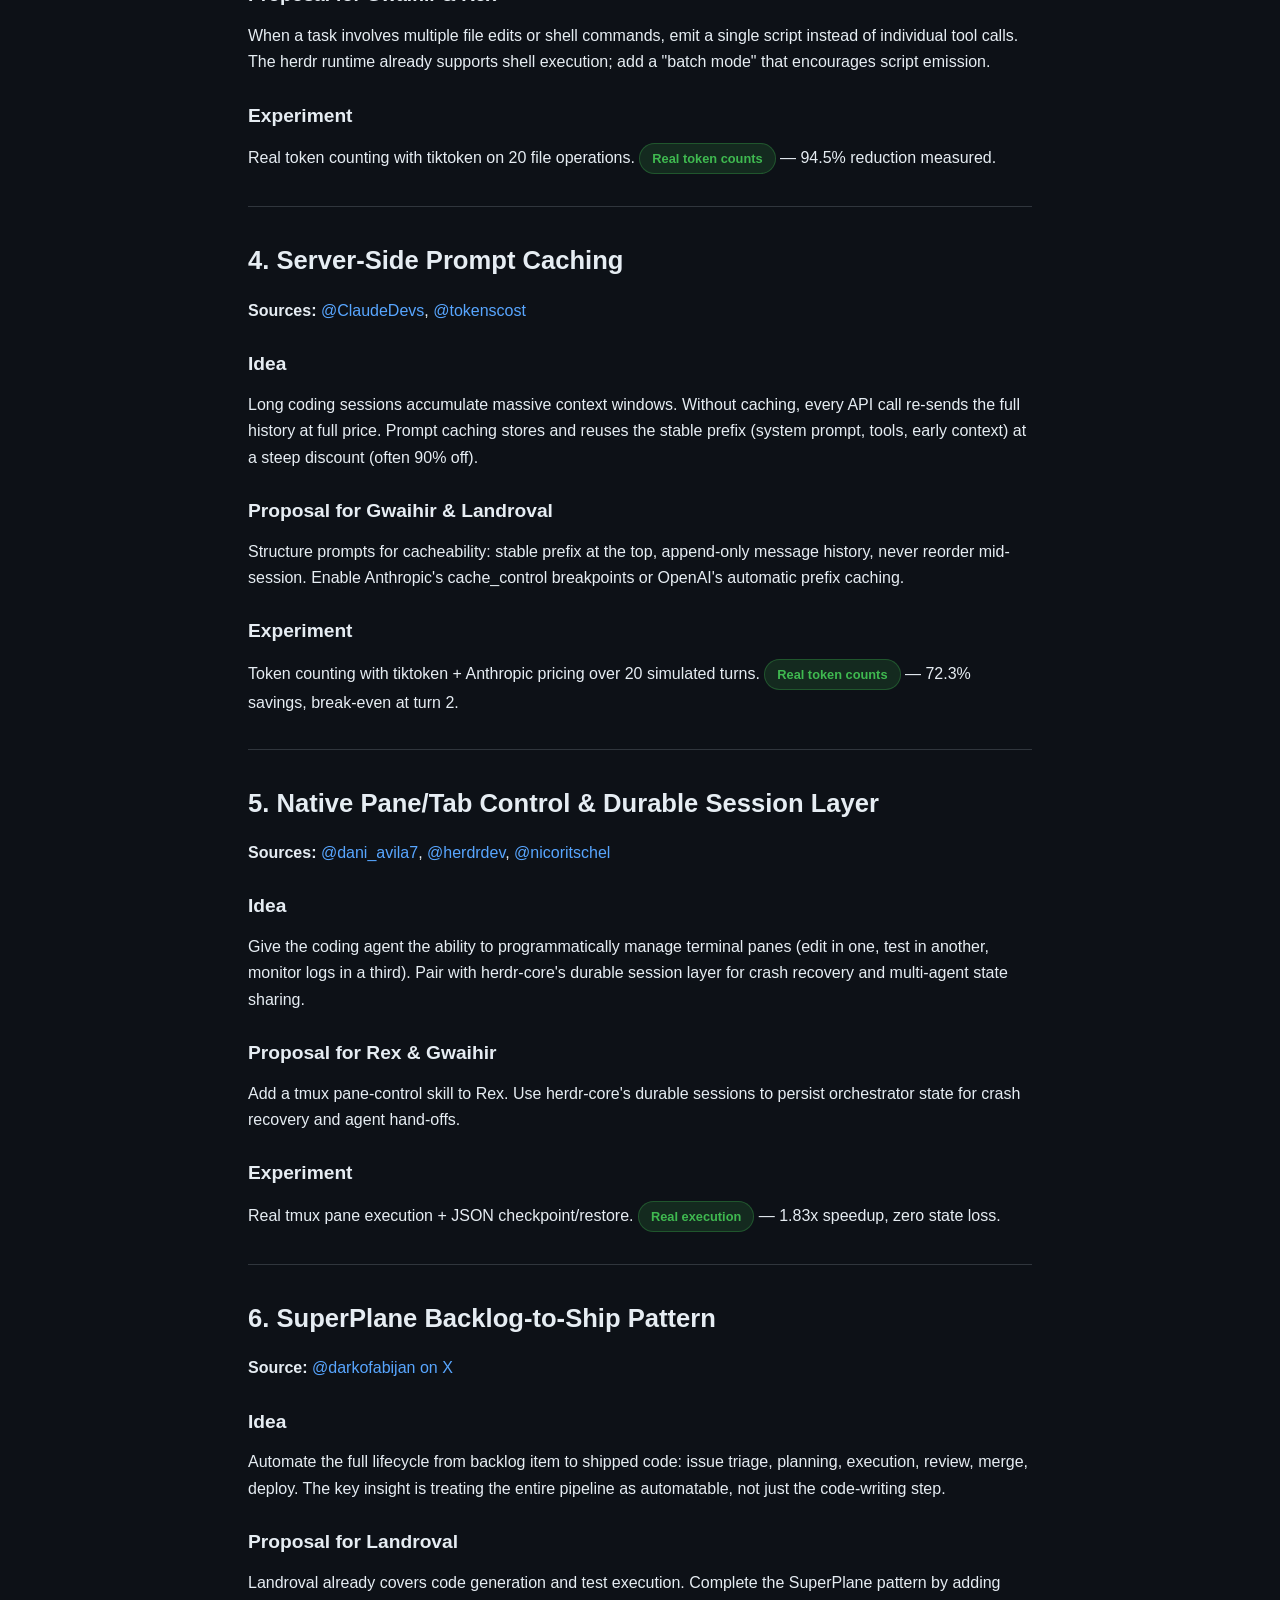
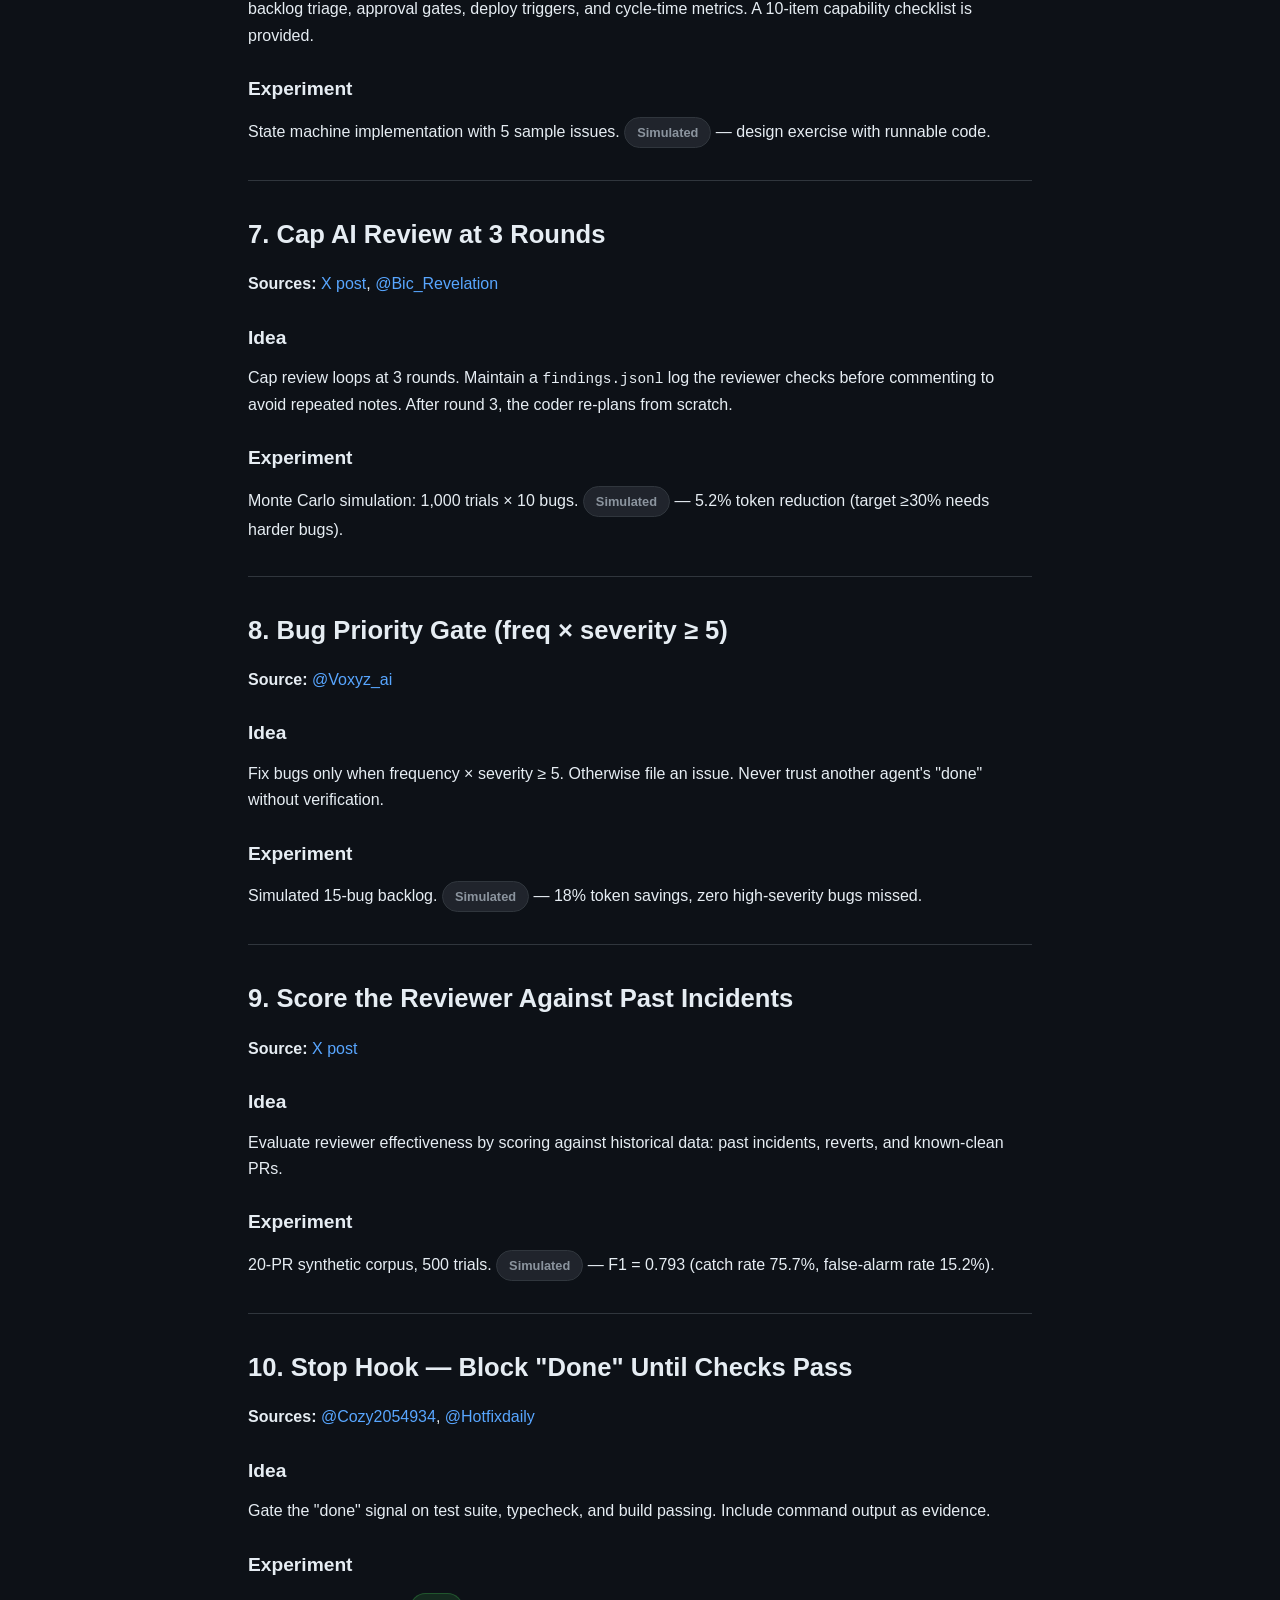
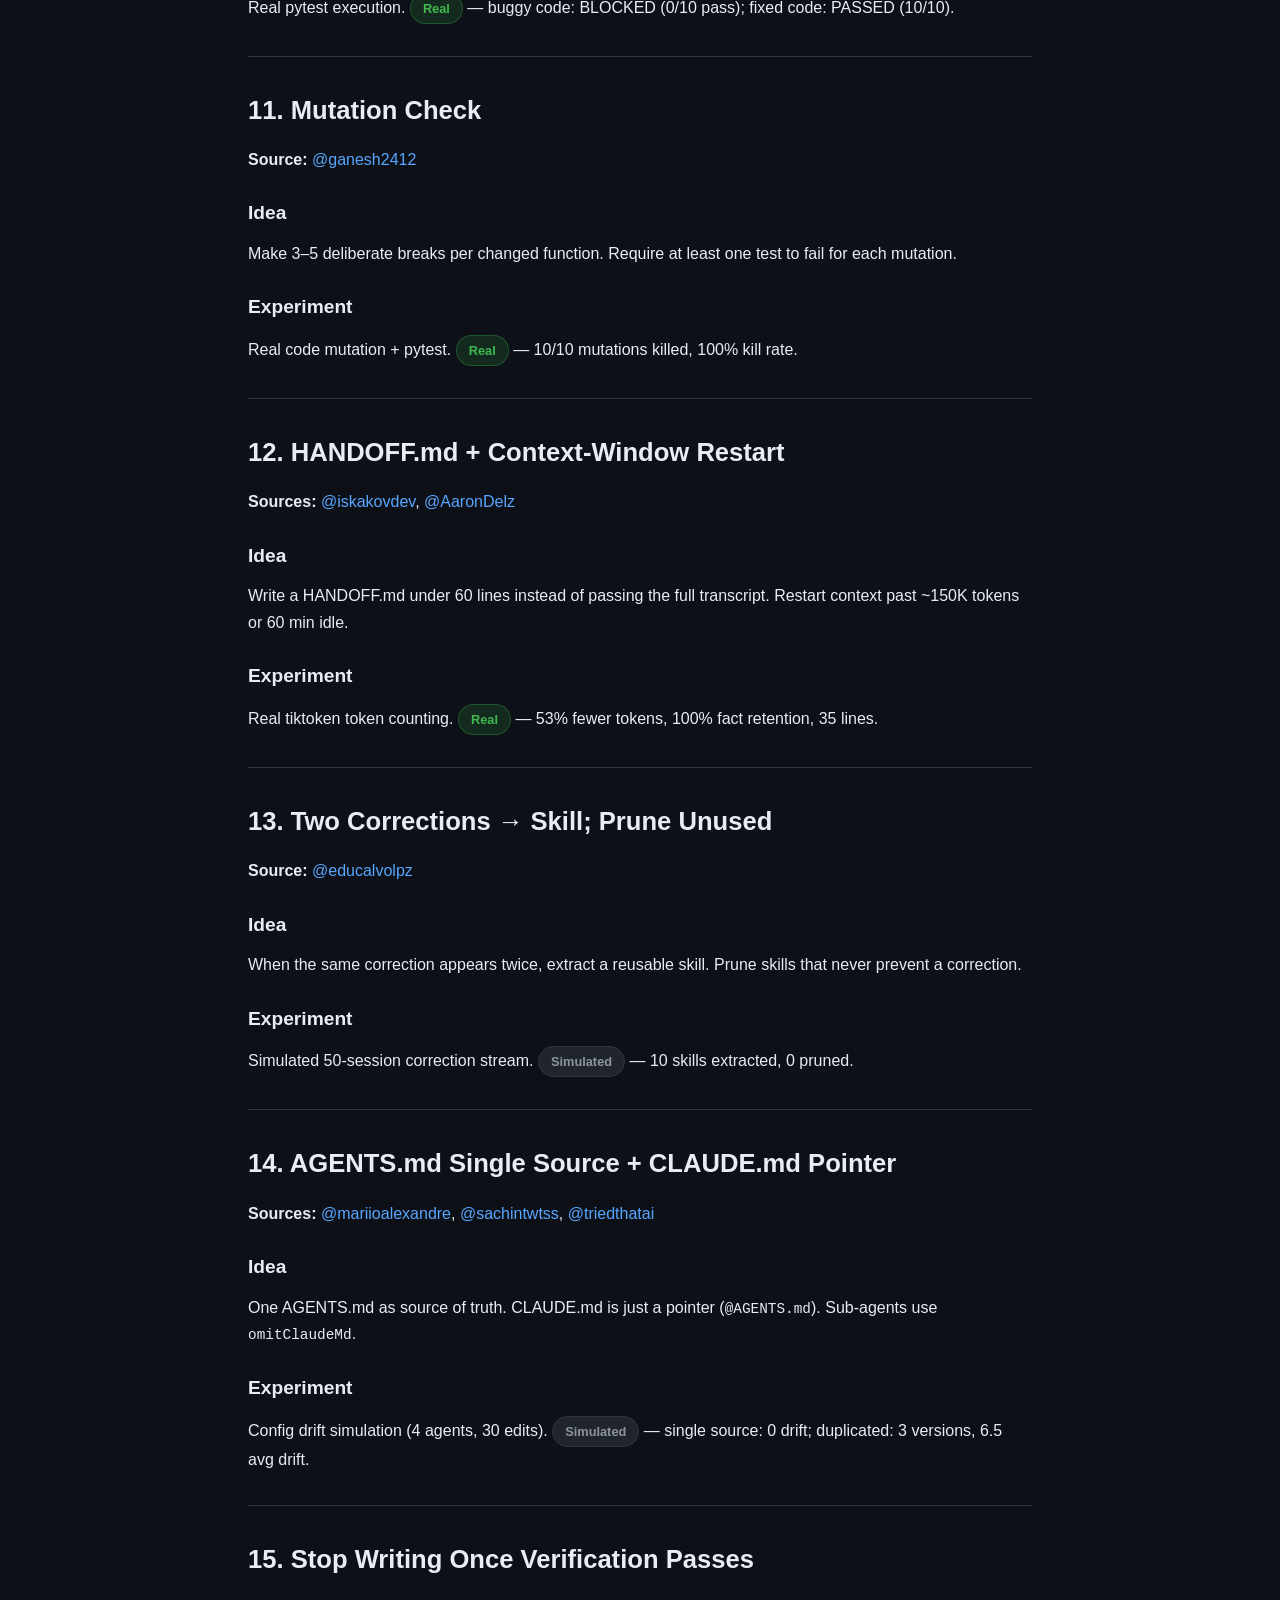
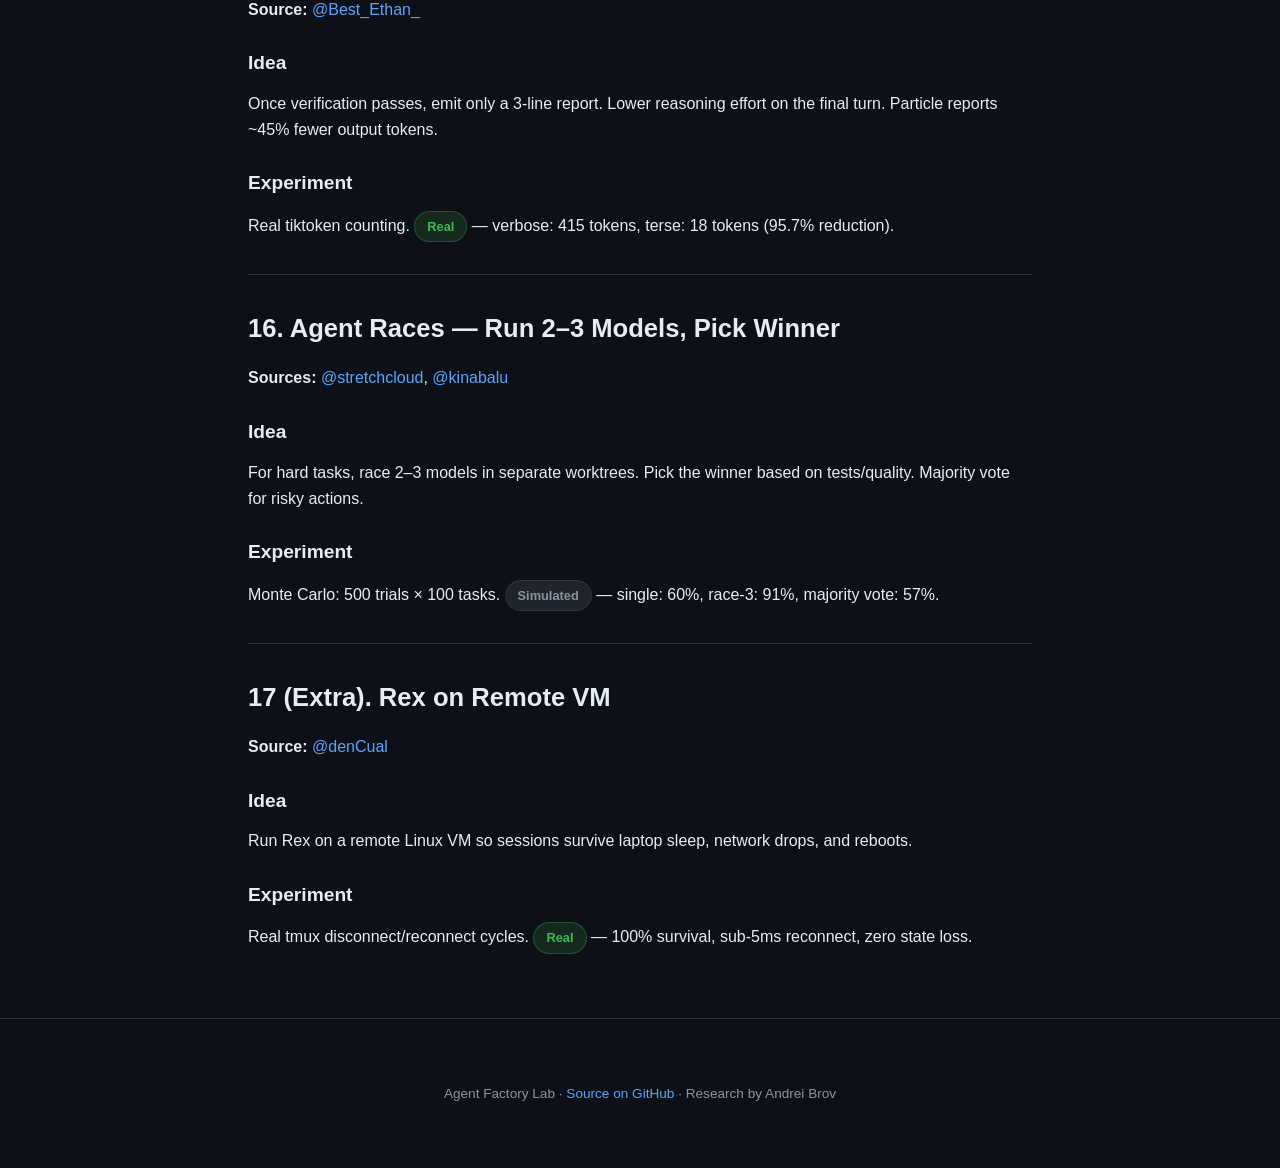
==== commit b1cff7be: "Add Nov 27 digest: docs-vs-code, pane notes, review process rule 3 new findings with experiments (No" ====
--- a/docs/findings.html
+++ b/docs/findings.html
@@ -4,7 +4,7 @@
   <meta charset="utf-8">
   <meta name="viewport" content="width=device-width, initial-scale=1">
   <title>Research Findings — Agent Factory Lab</title>
-  <meta name="description" content="85 research findings on AI coding agent improvements: batched tool calls, prompt caching, mutation testing, stop hooks, terse completions, agent races, writer/reviewer pipelines, HANDOFF.md context transfer, and more. Each sourced from X with experiment designs.">
+  <meta name="description" content="88 research findings on AI coding agent improvements: batched tool calls, prompt caching, mutation testing, stop hooks, terse completions, agent races, writer/reviewer pipelines, HANDOFF.md context transfer, and more. Each sourced from X with experiment designs.">
   <link rel="canonical" href="https://andrebrov.github.io/agent-factory-lab/findings.html">
 
   <meta property="og:type" content="article">
@@ -54,7 +54,7 @@
 <main class="container">
 
   <h1>Research Findings</h1>
-  <p class="text-muted mb-2">85 techniques for improving AI coding agents, each sourced from X with a proposal and experiment design.</p>
+  <p class="text-muted mb-2">88 techniques for improving AI coding agents, each sourced from X with a proposal and experiment design.</p>
 
   <section id="finding-1">
     <h2>1. Cross-Model Writer/Reviewer/QA Pipeline</h2>
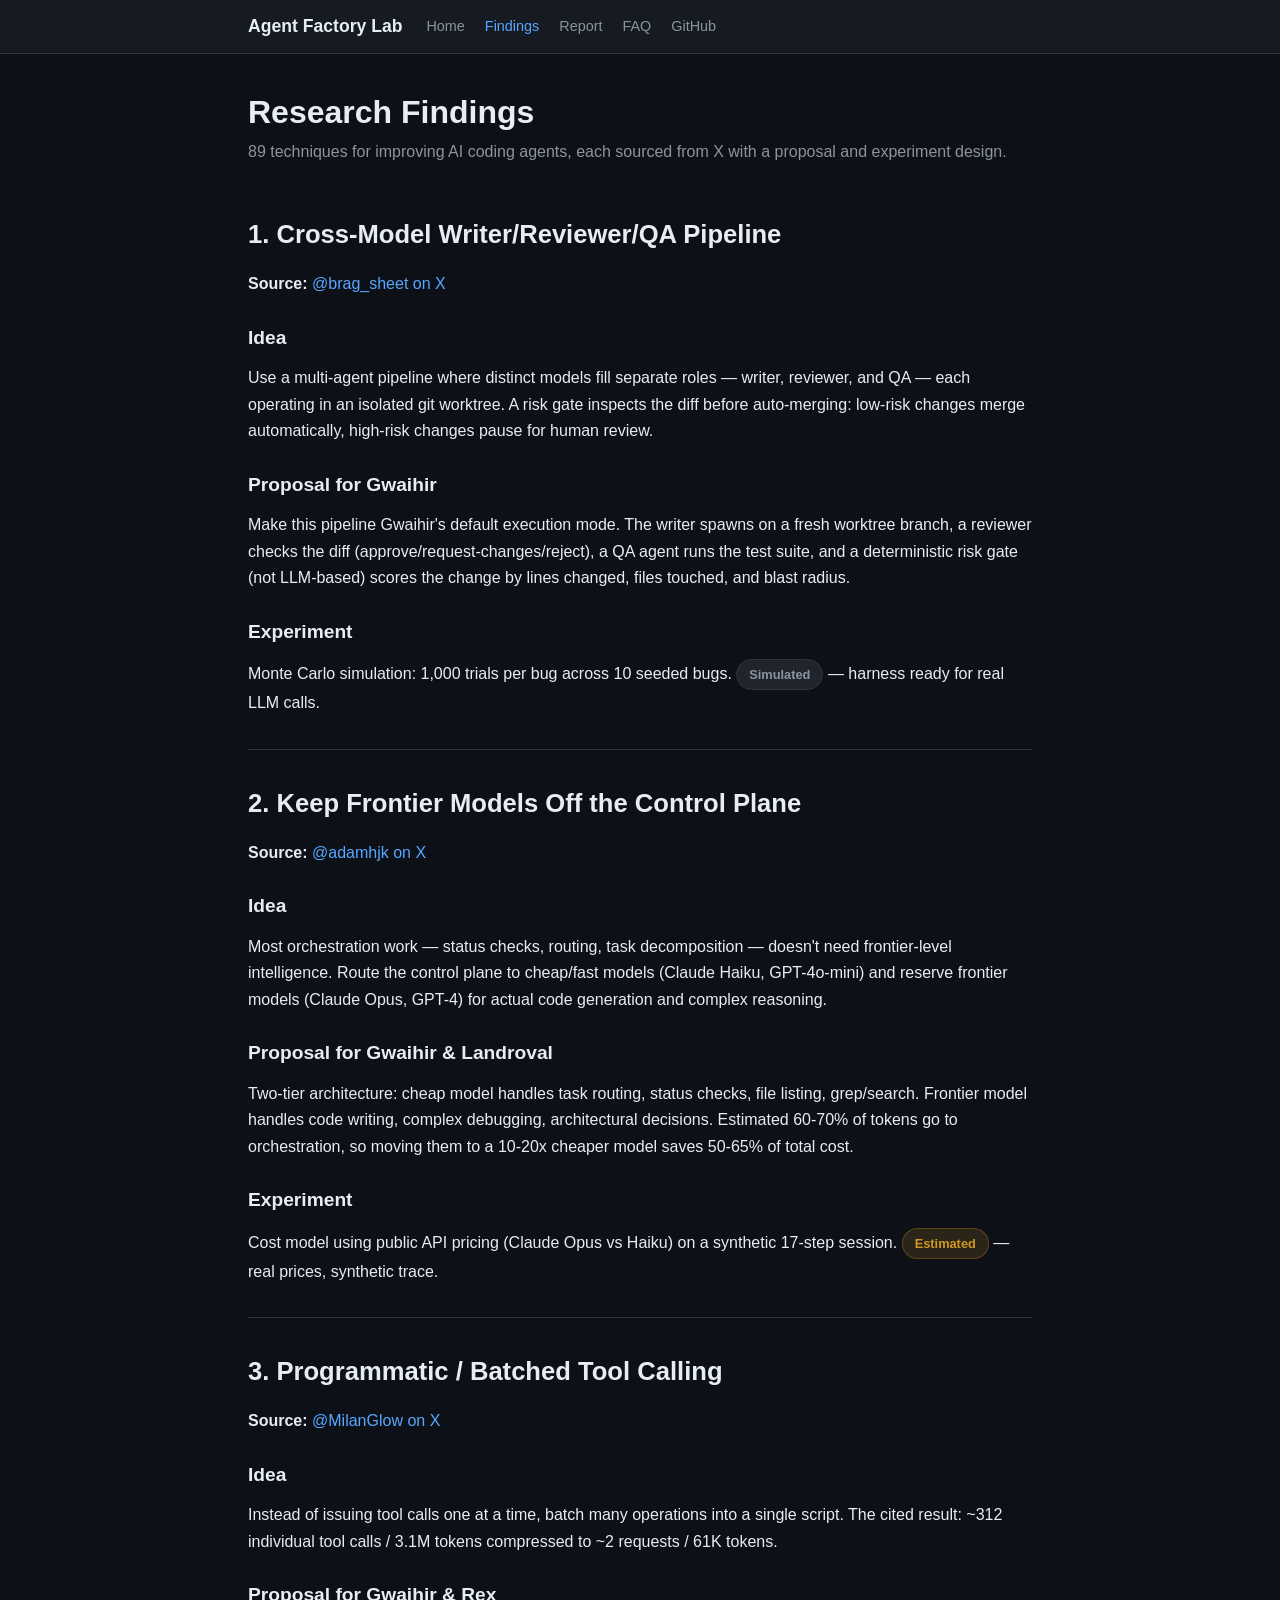
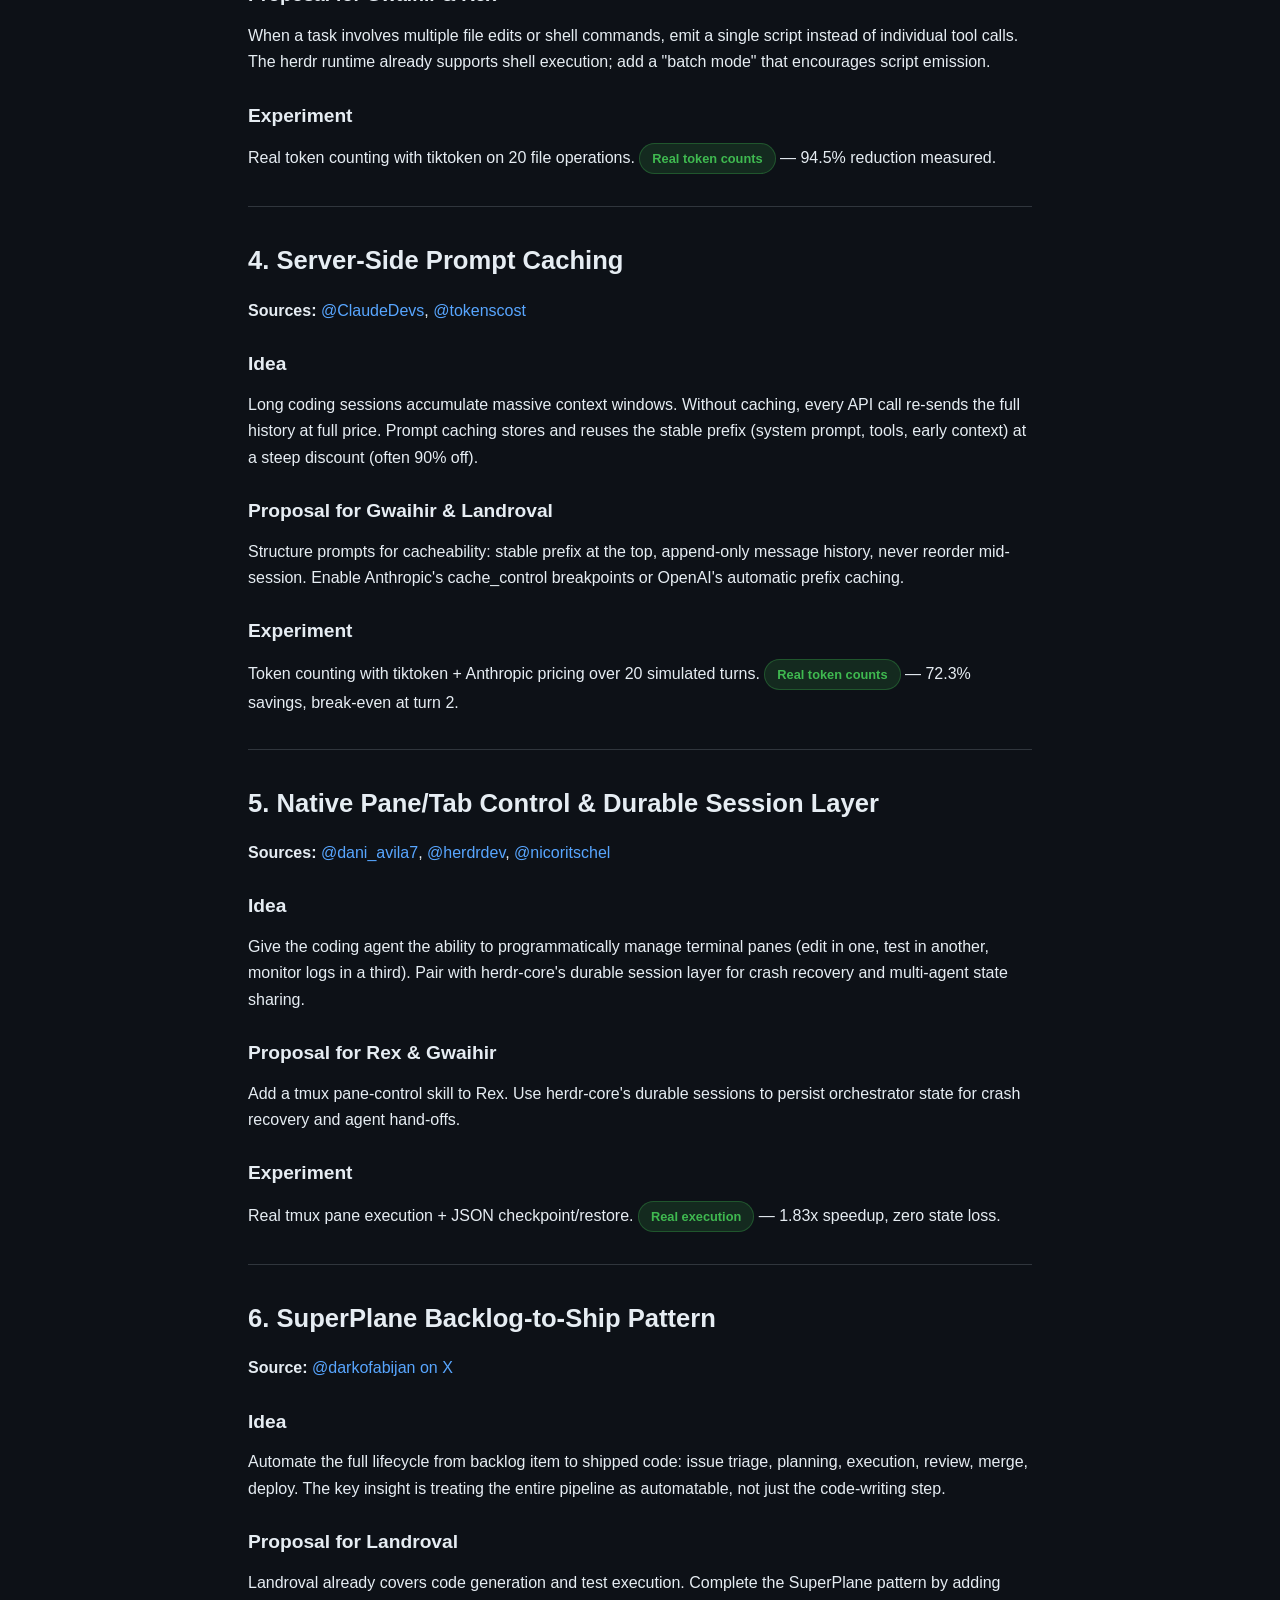
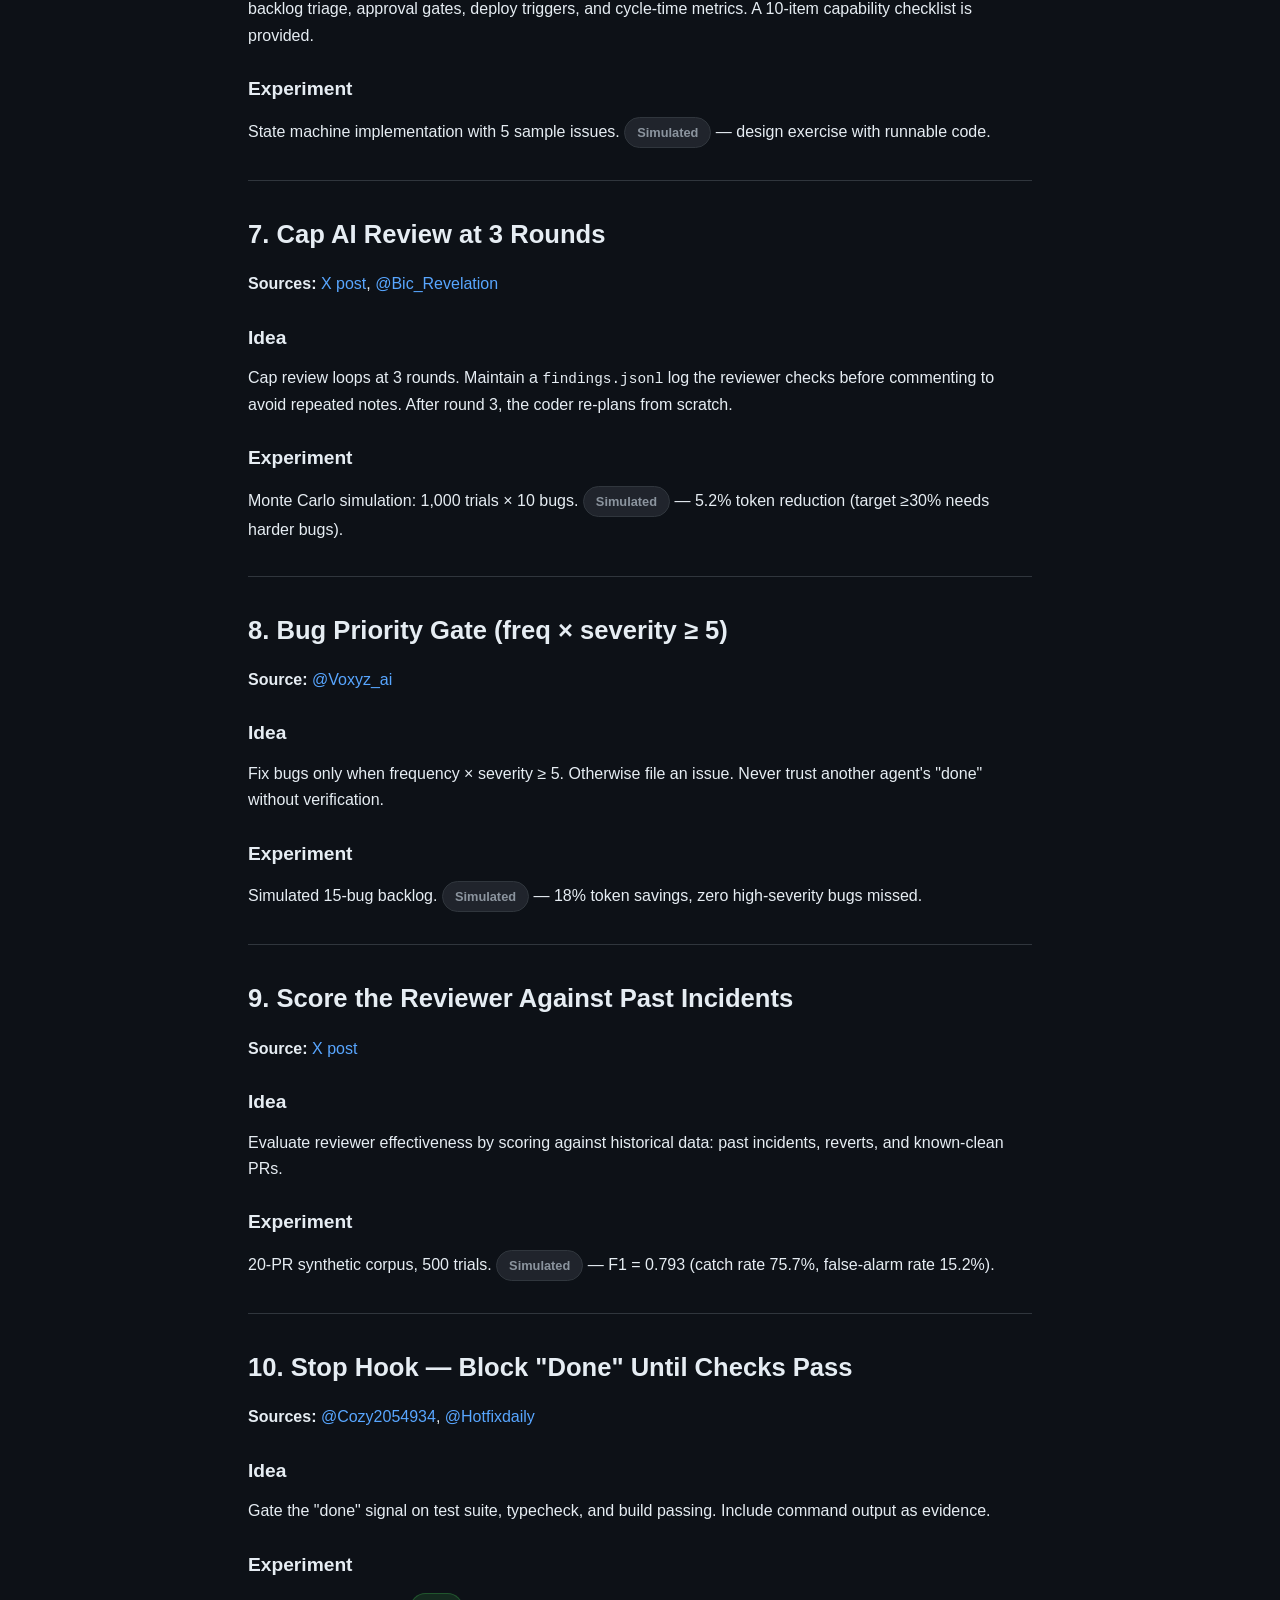
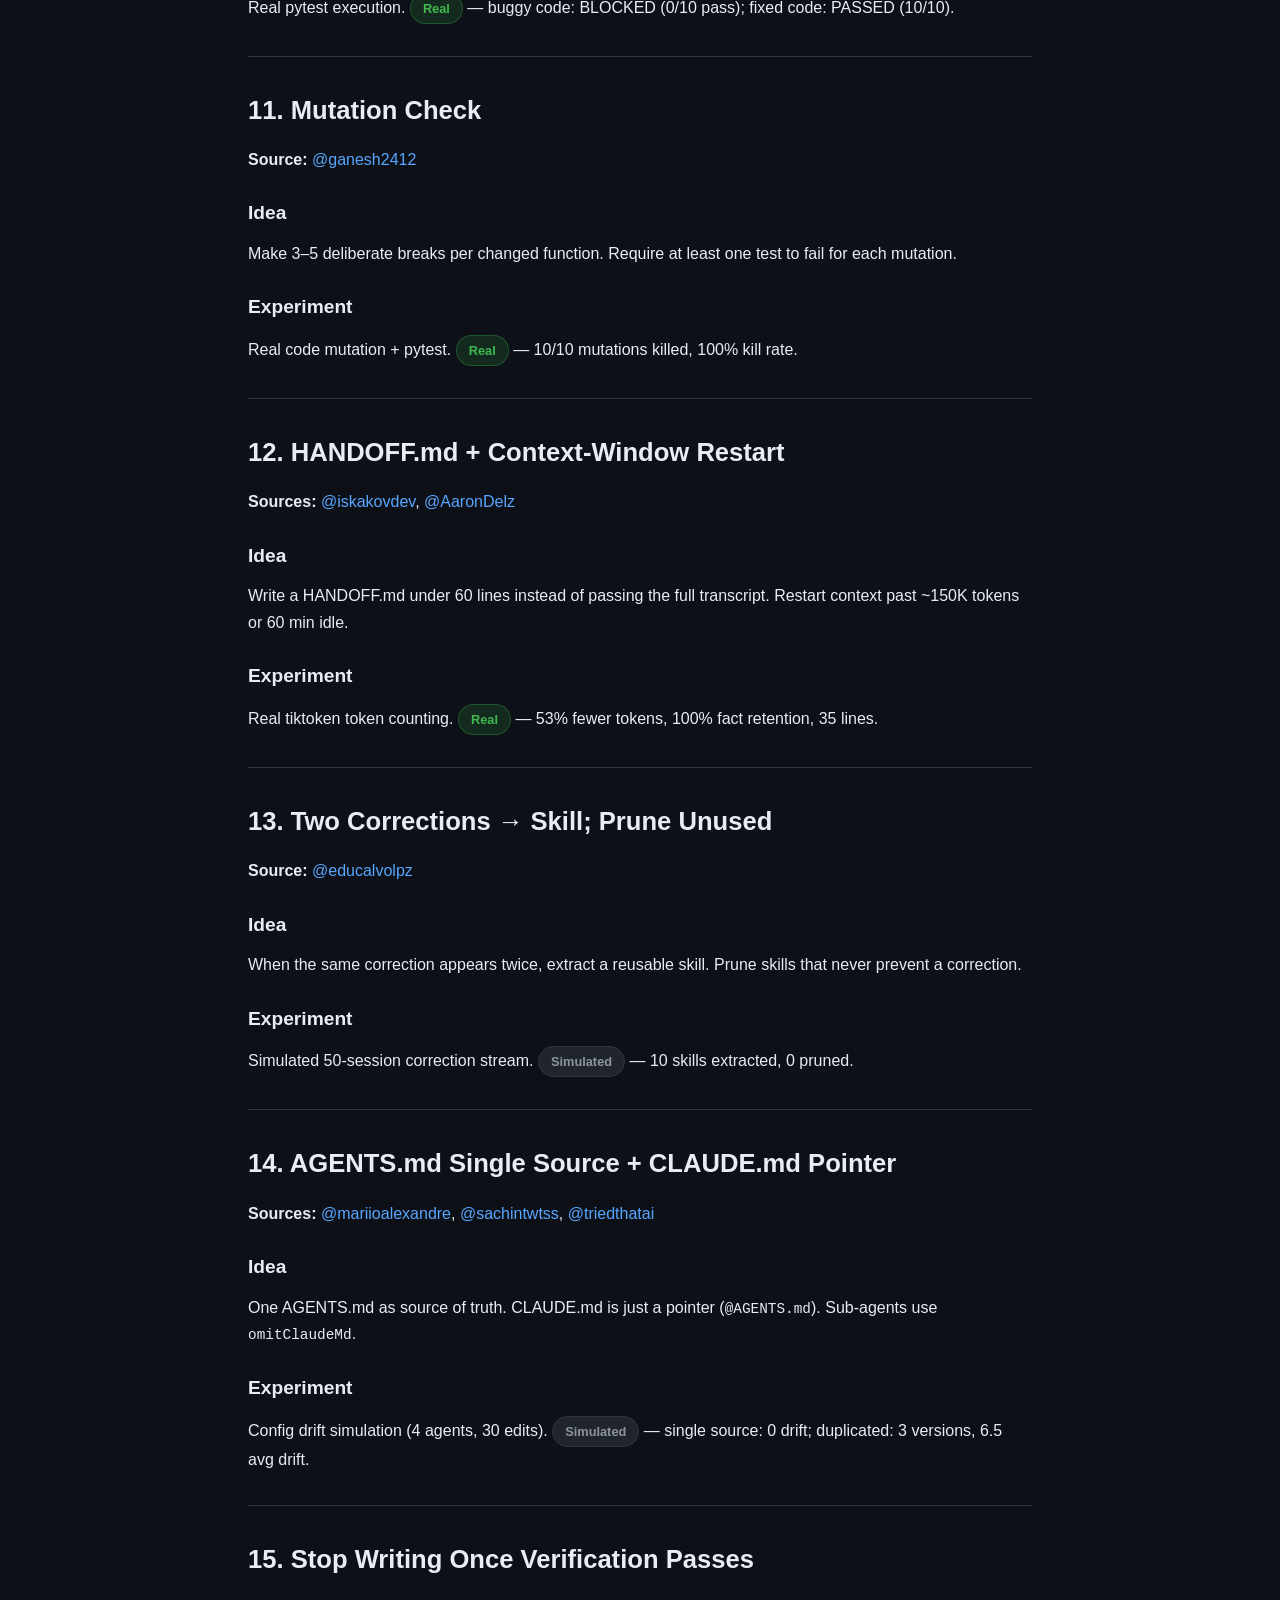
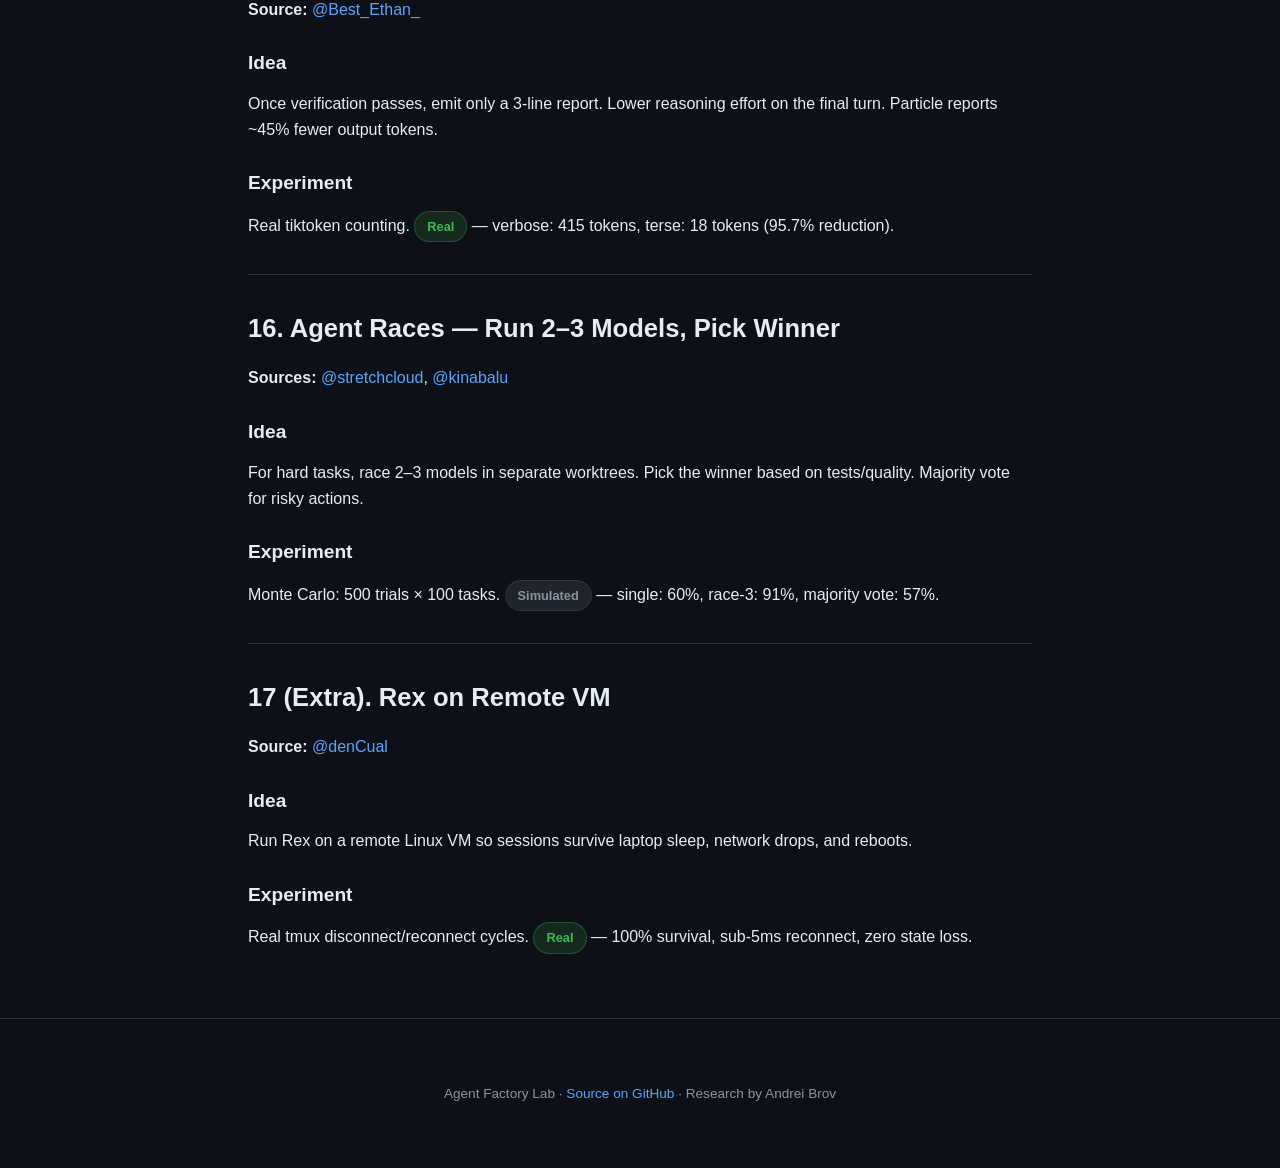
==== commit 0d99555d: "Add experiment 89: copy-on-write worktrees (git-cow concept on XFS) Experiment 89 (Nov 27, Andrei's " ====
--- a/docs/findings.html
+++ b/docs/findings.html
@@ -4,7 +4,7 @@
   <meta charset="utf-8">
   <meta name="viewport" content="width=device-width, initial-scale=1">
   <title>Research Findings — Agent Factory Lab</title>
-  <meta name="description" content="88 research findings on AI coding agent improvements: batched tool calls, prompt caching, mutation testing, stop hooks, terse completions, agent races, writer/reviewer pipelines, HANDOFF.md context transfer, and more. Each sourced from X with experiment designs.">
+  <meta name="description" content="89 research findings on AI coding agent improvements: batched tool calls, prompt caching, mutation testing, stop hooks, terse completions, agent races, writer/reviewer pipelines, HANDOFF.md context transfer, and more. Each sourced from X with experiment designs.">
   <link rel="canonical" href="https://andrebrov.github.io/agent-factory-lab/findings.html">
 
   <meta property="og:type" content="article">
@@ -54,7 +54,7 @@
 <main class="container">
 
   <h1>Research Findings</h1>
-  <p class="text-muted mb-2">88 techniques for improving AI coding agents, each sourced from X with a proposal and experiment design.</p>
+  <p class="text-muted mb-2">89 techniques for improving AI coding agents, each sourced from X with a proposal and experiment design.</p>
 
   <section id="finding-1">
     <h2>1. Cross-Model Writer/Reviewer/QA Pipeline</h2>
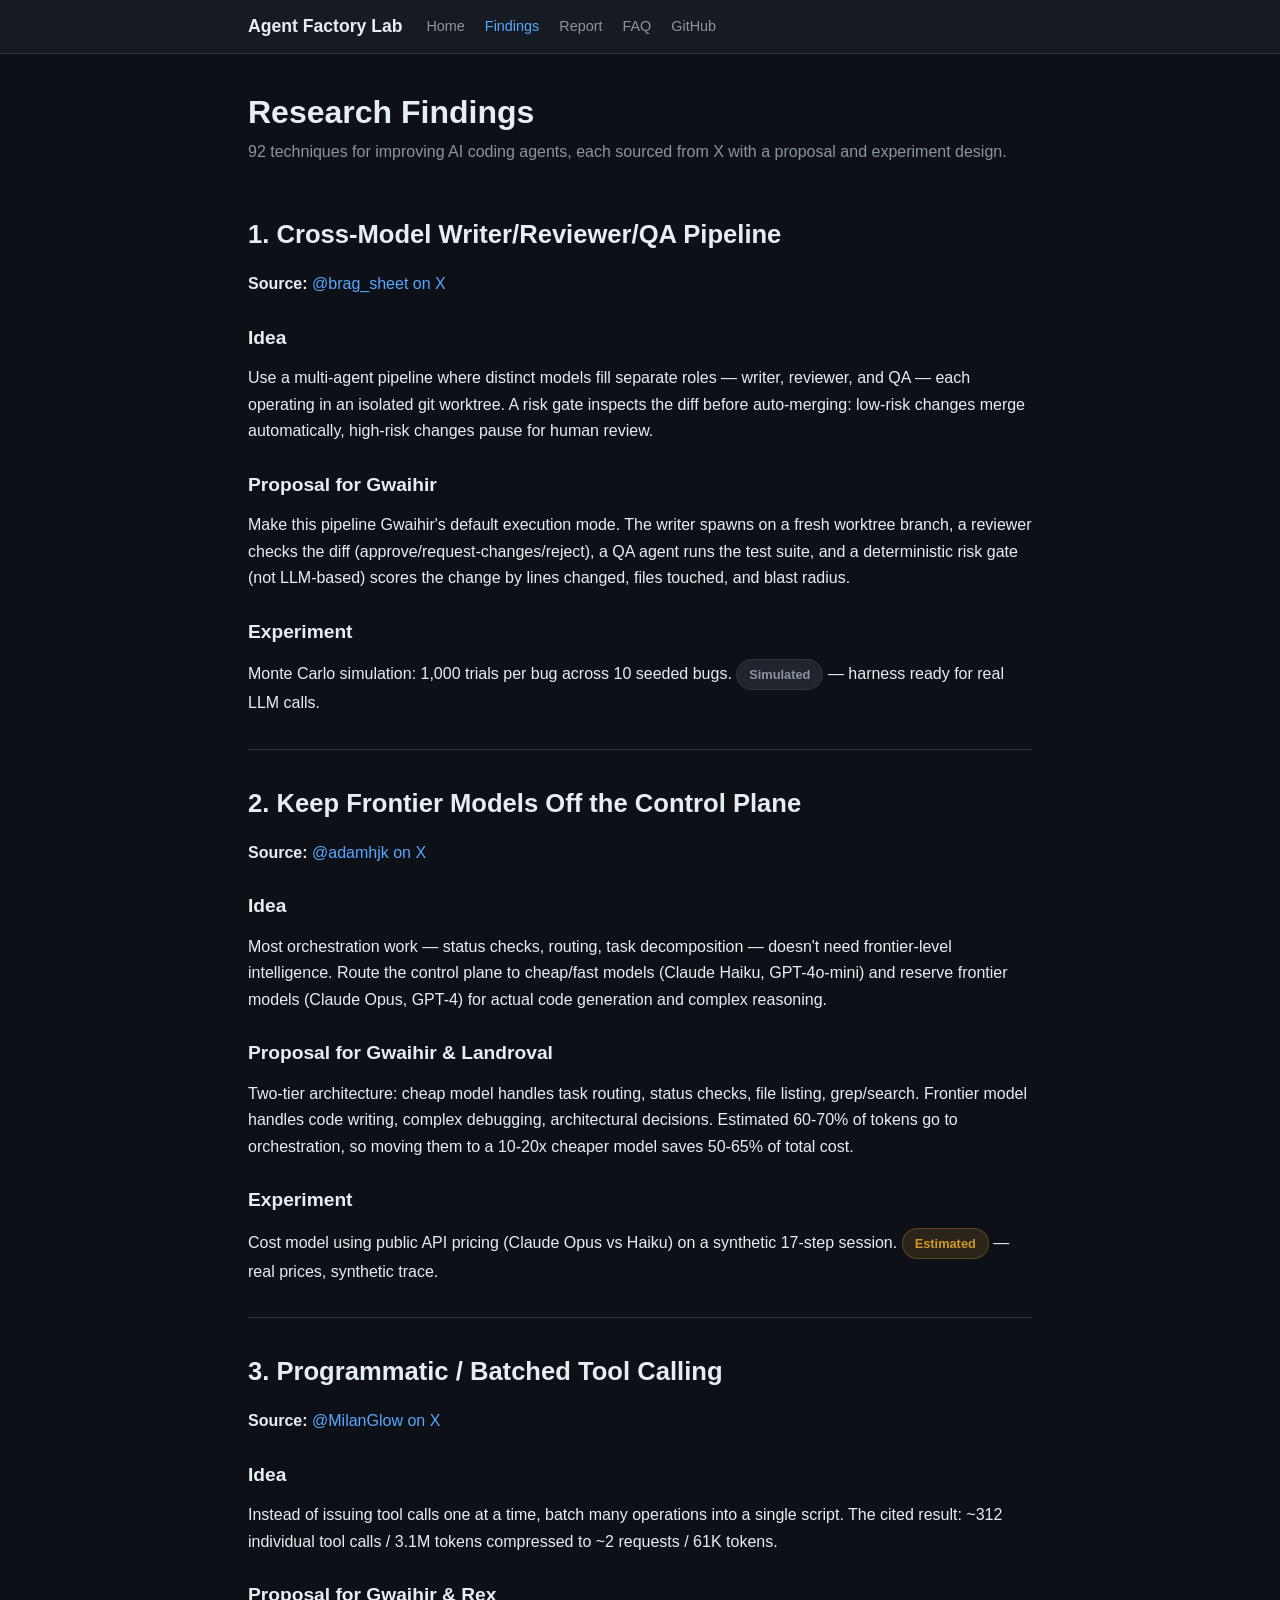
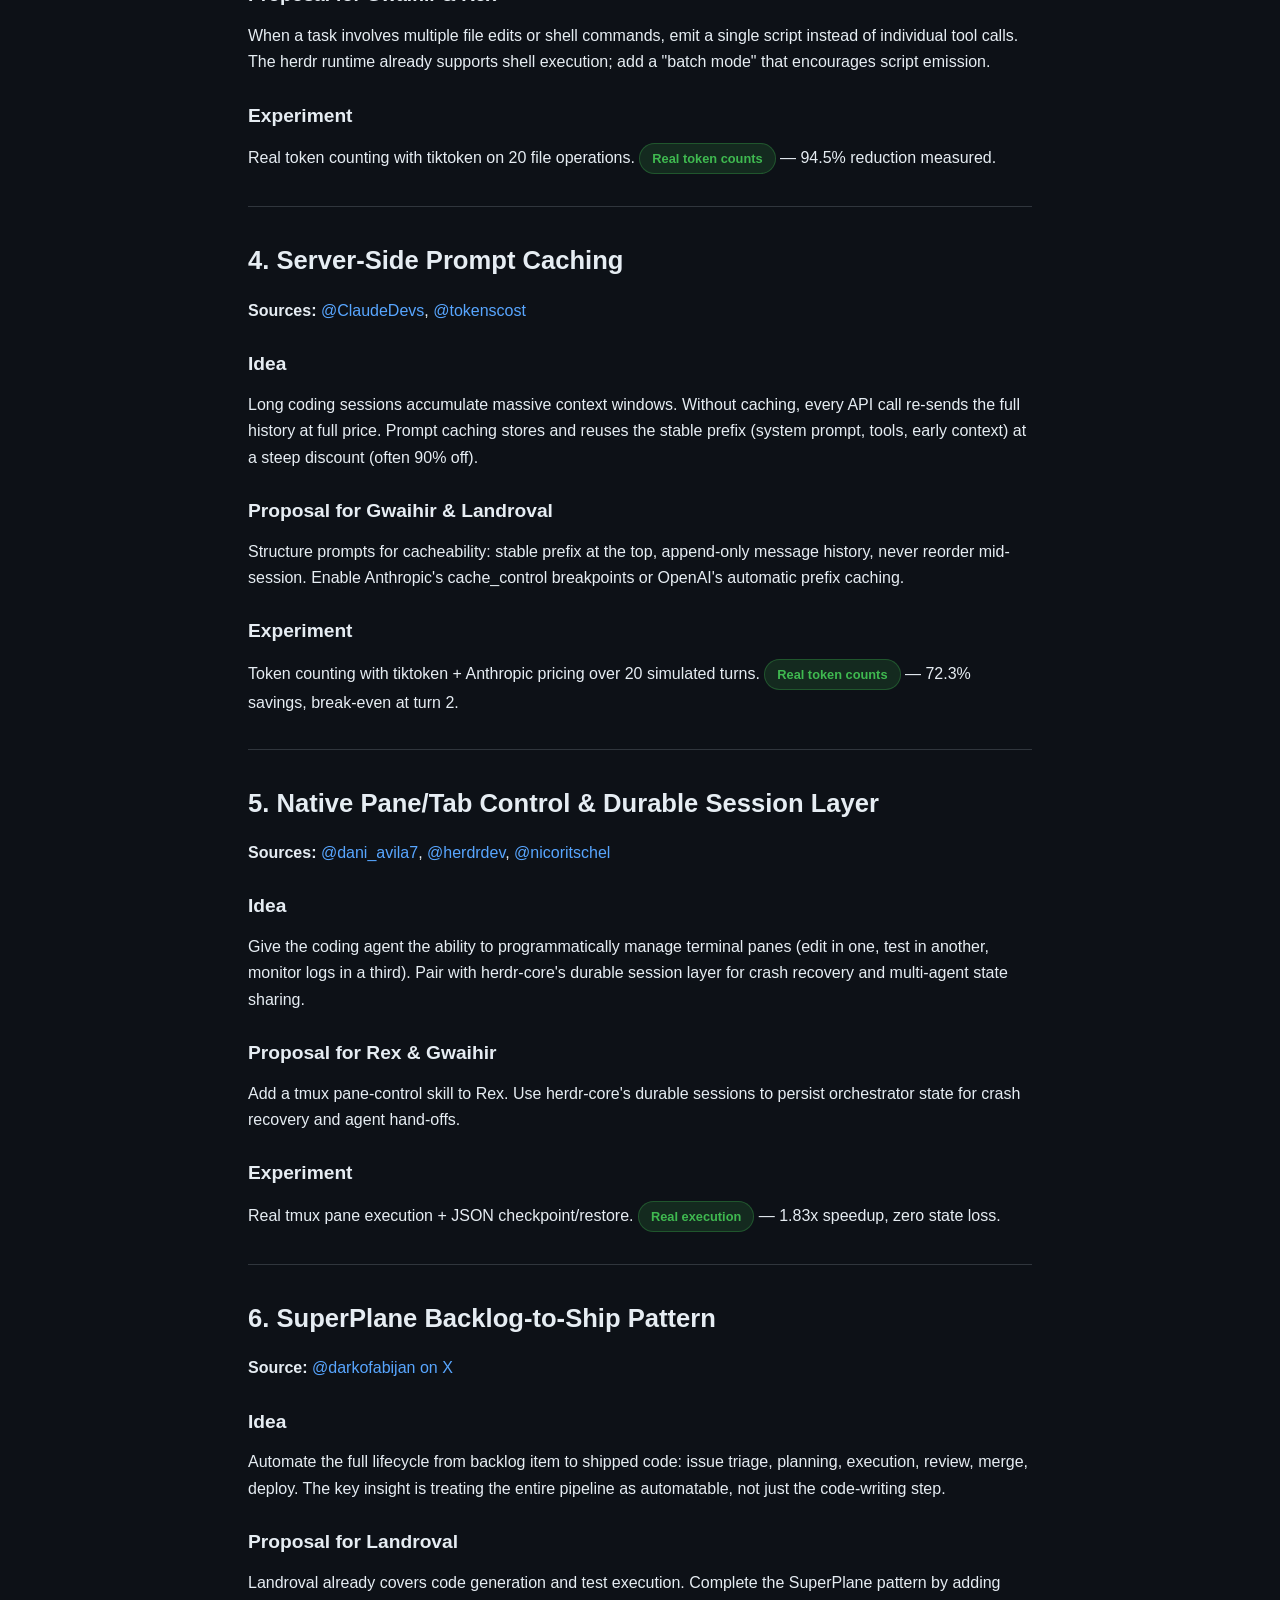
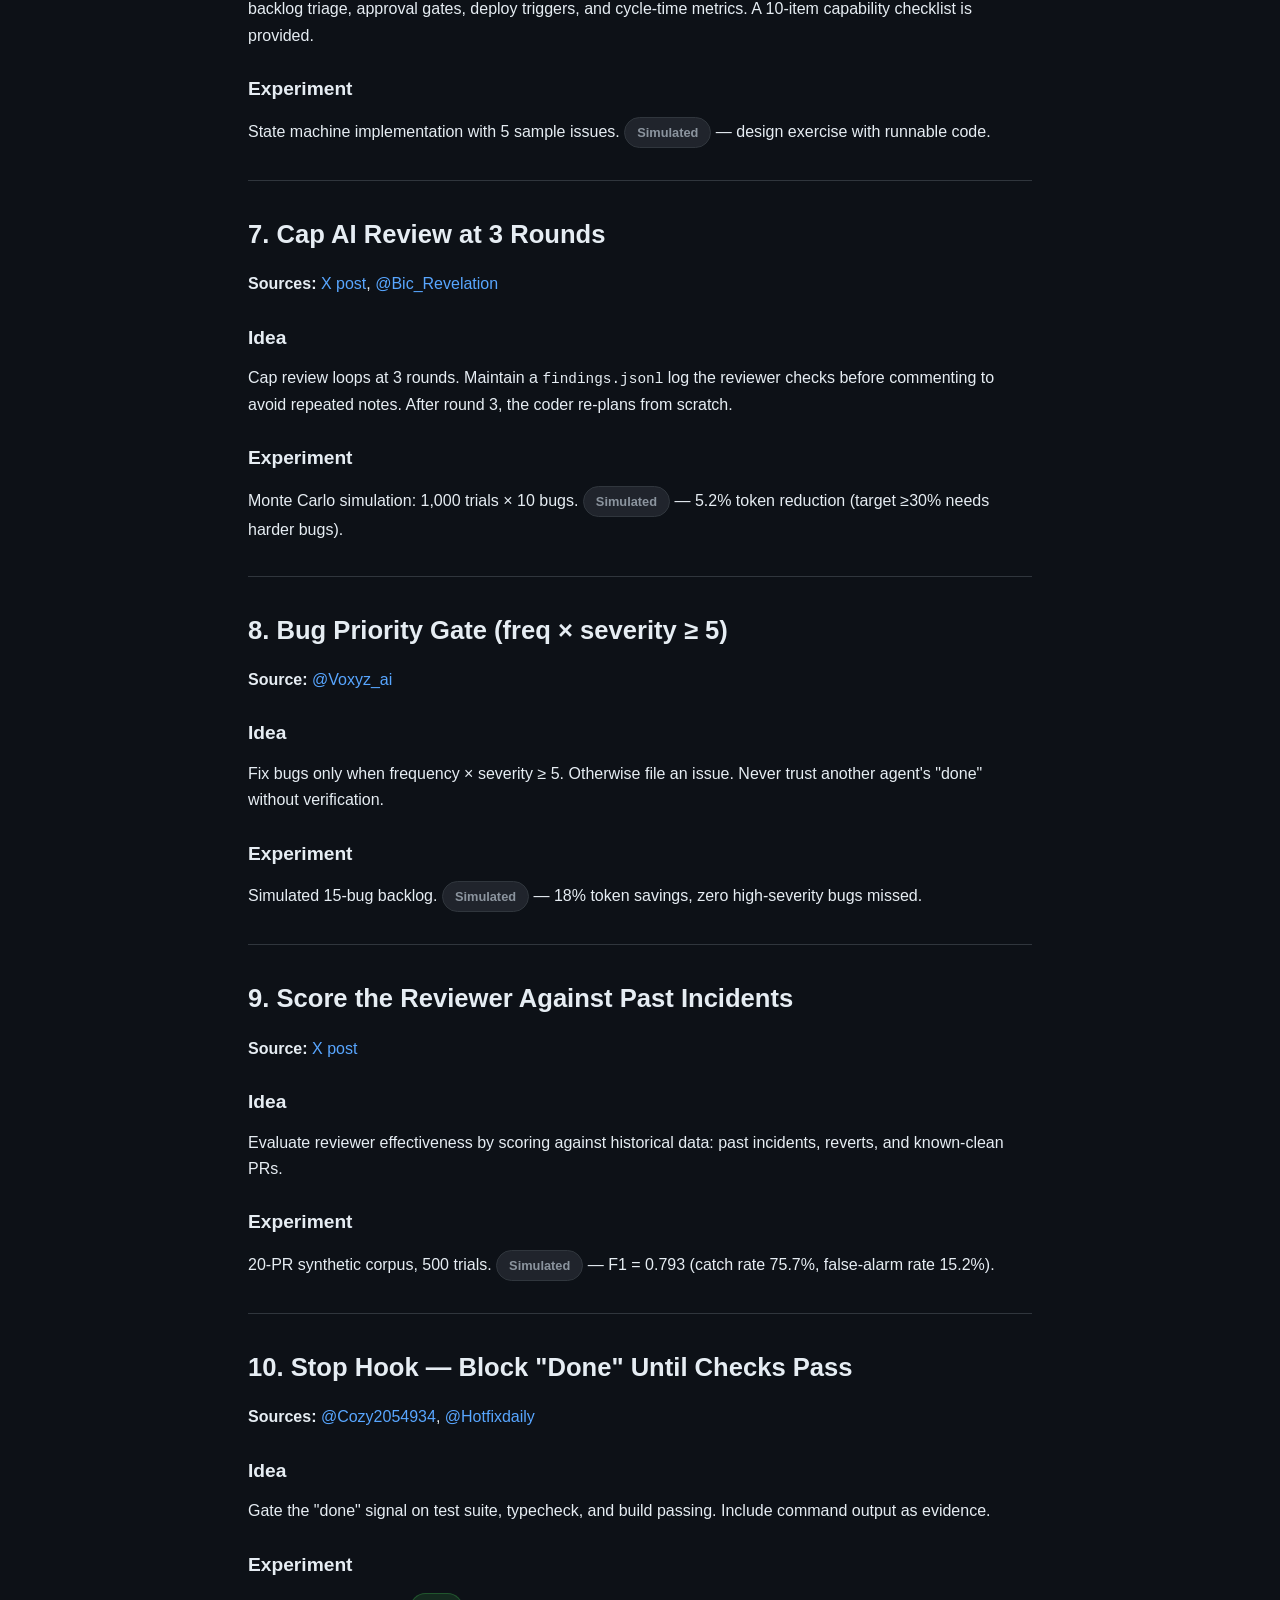
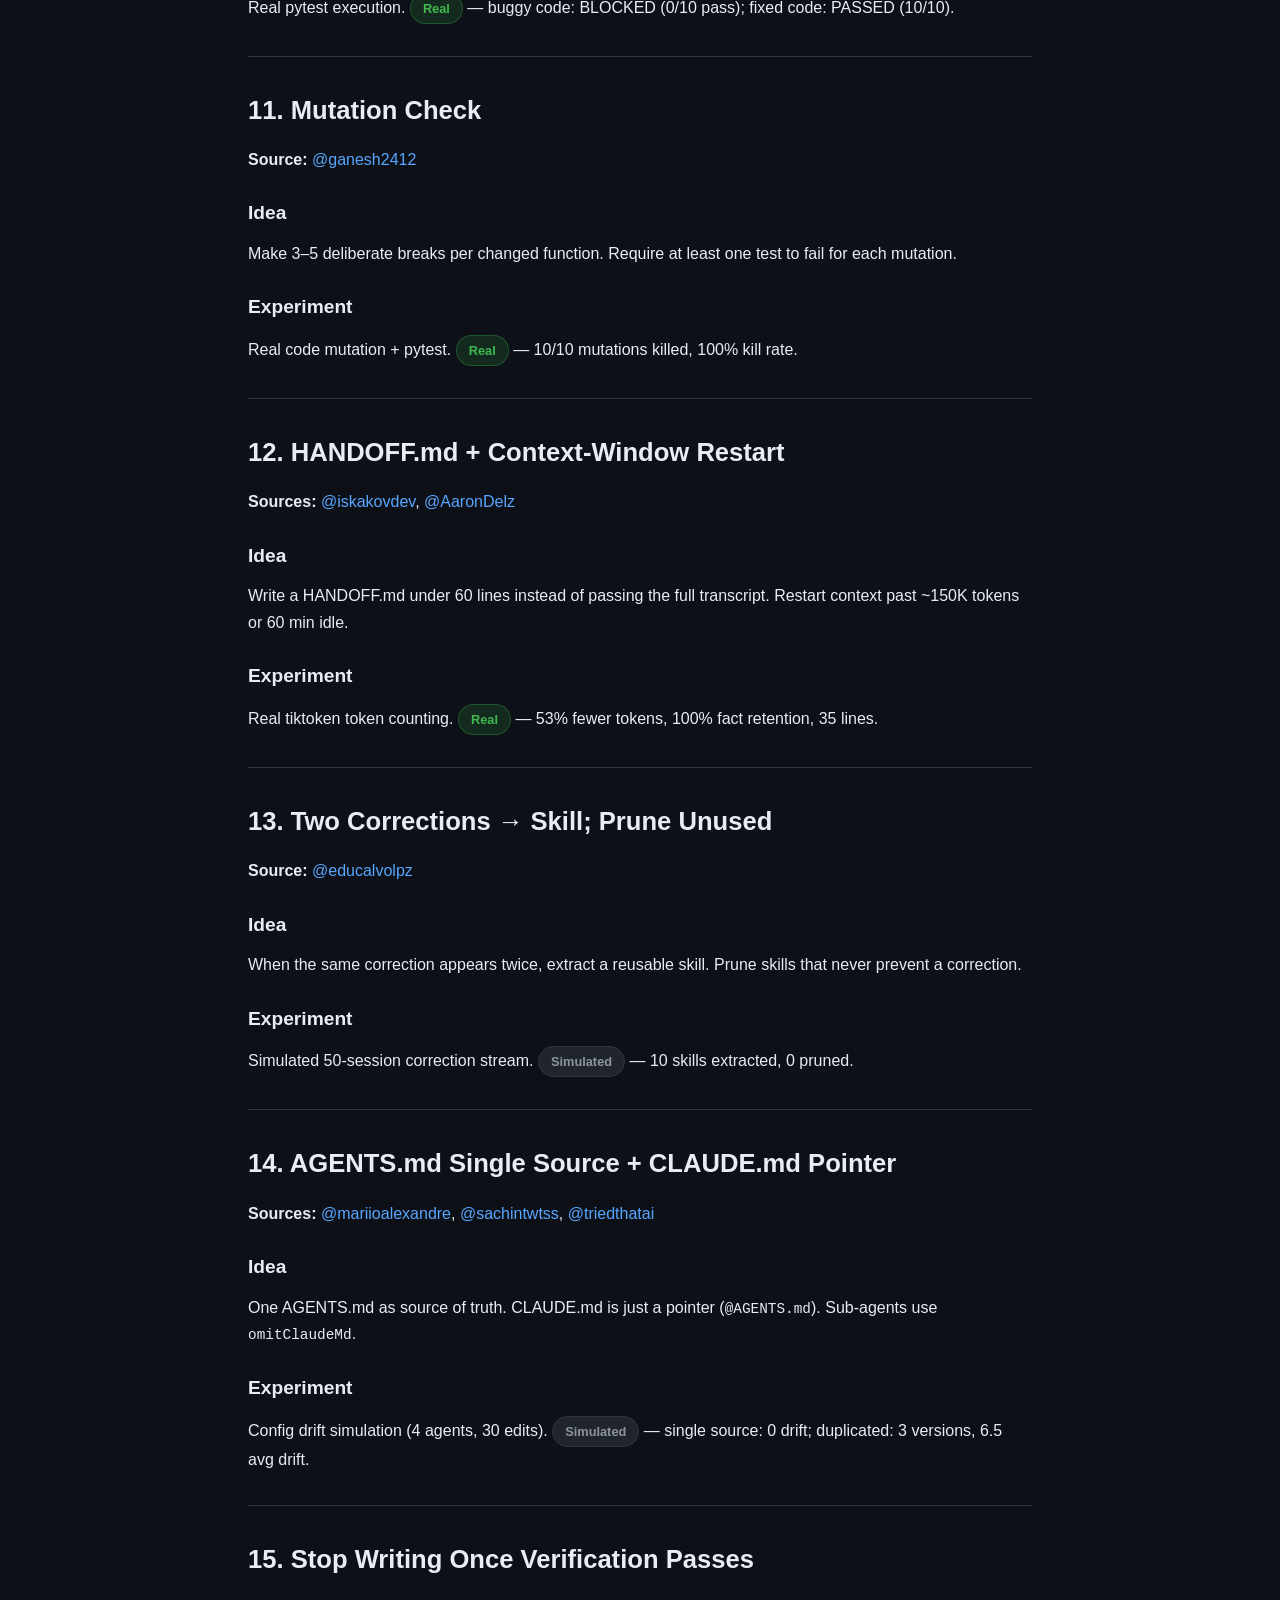
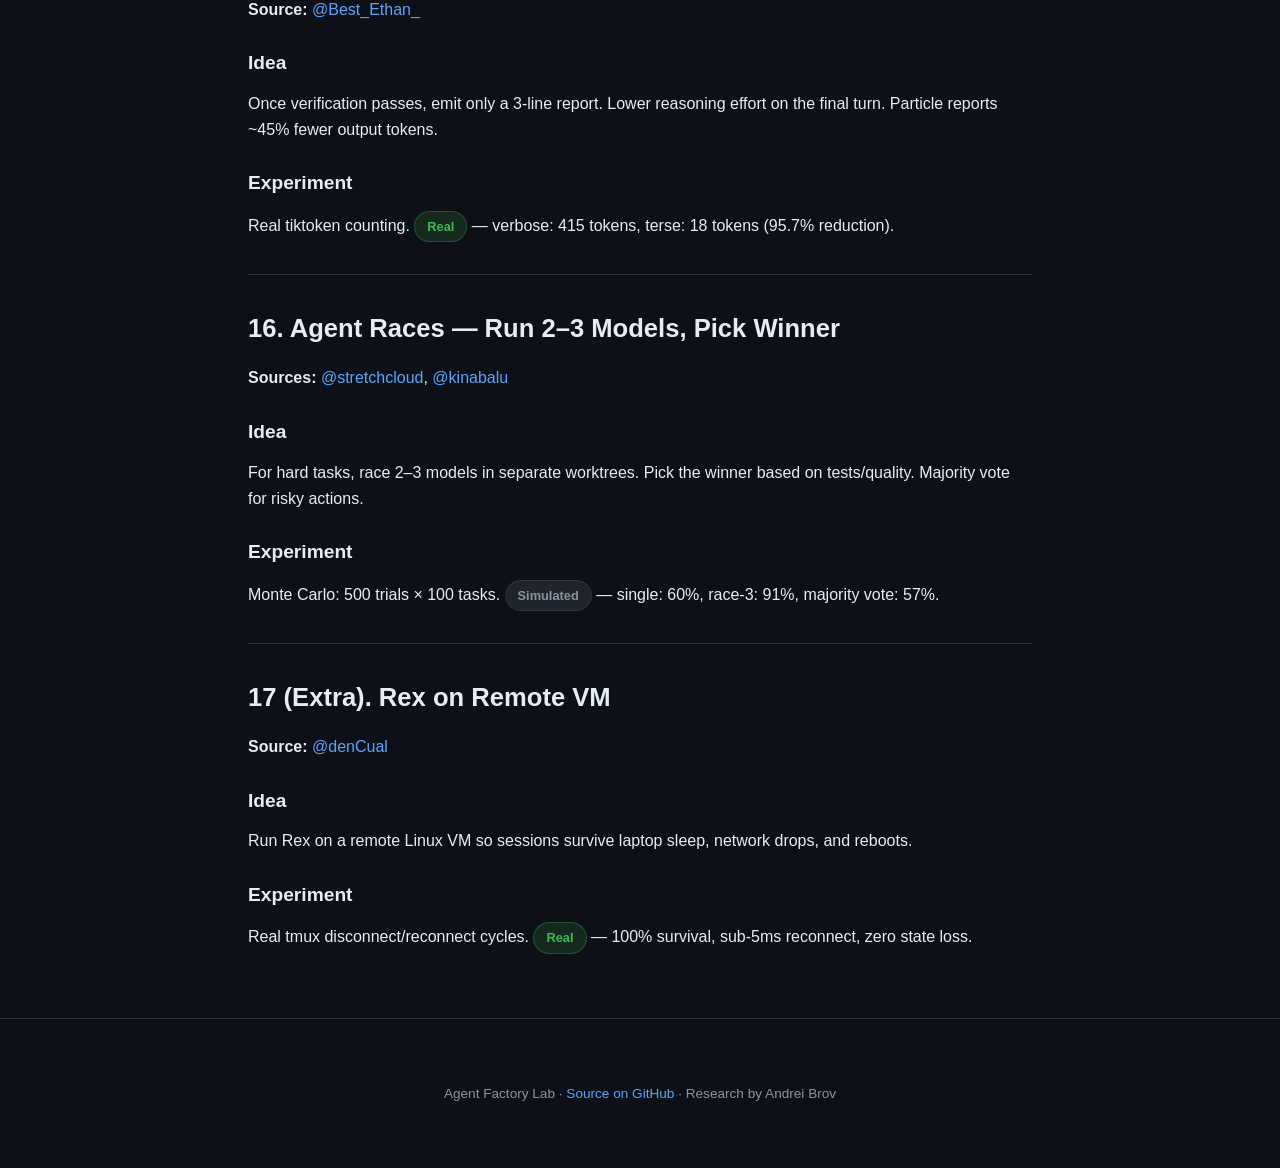
==== commit 9f364e10: "Add Nov 28 digest: locked tests, instruction checklist, measure before trim 3 new experiments (Nov 2" ====
--- a/docs/findings.html
+++ b/docs/findings.html
@@ -4,7 +4,7 @@
   <meta charset="utf-8">
   <meta name="viewport" content="width=device-width, initial-scale=1">
   <title>Research Findings — Agent Factory Lab</title>
-  <meta name="description" content="89 research findings on AI coding agent improvements: batched tool calls, prompt caching, mutation testing, stop hooks, terse completions, agent races, writer/reviewer pipelines, HANDOFF.md context transfer, and more. Each sourced from X with experiment designs.">
+  <meta name="description" content="92 research findings on AI coding agent improvements: batched tool calls, prompt caching, mutation testing, stop hooks, terse completions, agent races, writer/reviewer pipelines, HANDOFF.md context transfer, and more. Each sourced from X with experiment designs.">
   <link rel="canonical" href="https://andrebrov.github.io/agent-factory-lab/findings.html">
 
   <meta property="og:type" content="article">
@@ -54,7 +54,7 @@
 <main class="container">
 
   <h1>Research Findings</h1>
-  <p class="text-muted mb-2">89 techniques for improving AI coding agents, each sourced from X with a proposal and experiment design.</p>
+  <p class="text-muted mb-2">92 techniques for improving AI coding agents, each sourced from X with a proposal and experiment design.</p>
 
   <section id="finding-1">
     <h2>1. Cross-Model Writer/Reviewer/QA Pipeline</h2>
